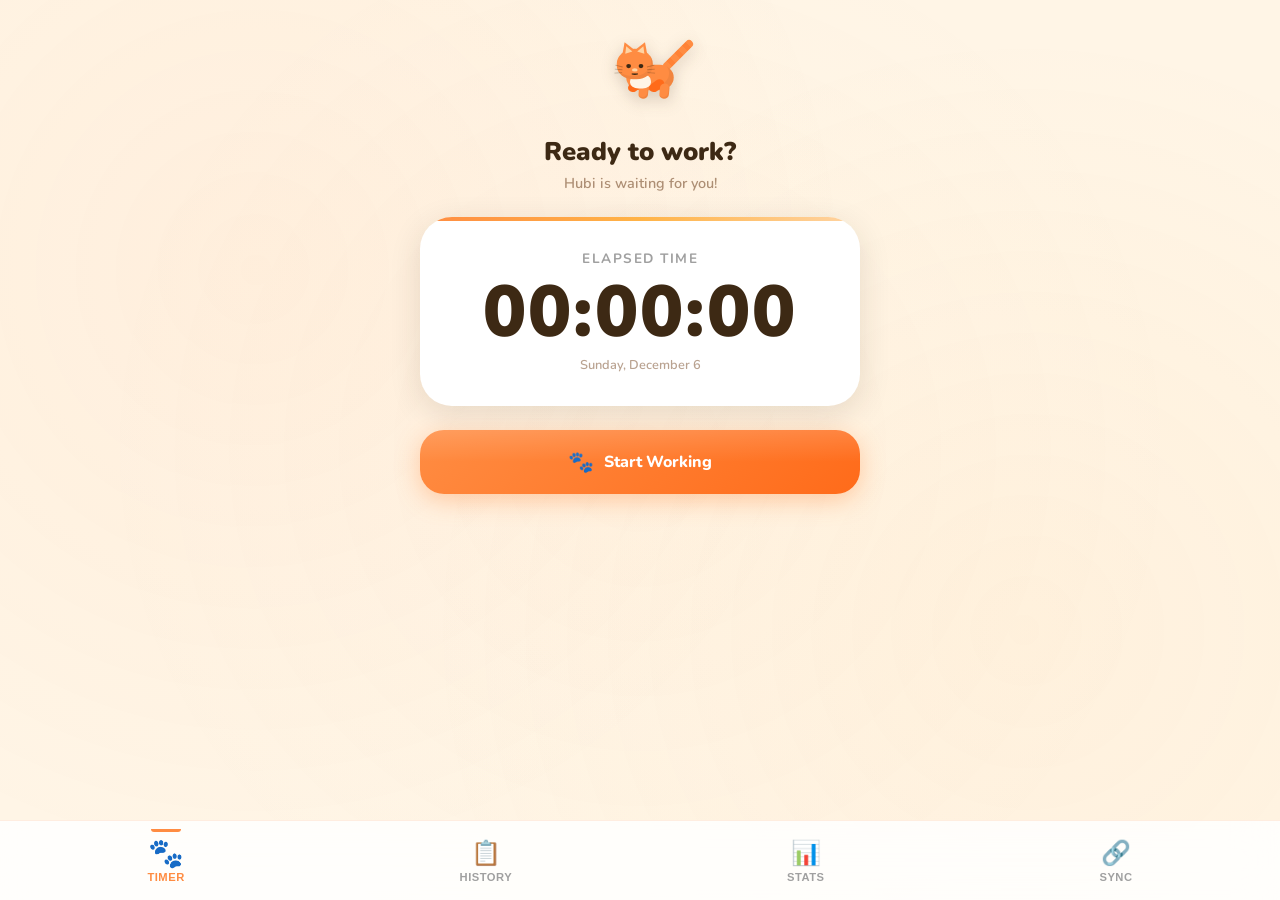
==== index.html @ fdc2eacd "Fix treat sequence robustness: safety timeout, scroll offset, edge cases - Add 25s safety timeout to" ====
<!DOCTYPE html>
<html lang="en">
<head>
    <meta charset="UTF-8">
    <meta name="viewport" content="width=device-width, initial-scale=1.0, user-scalable=no, viewport-fit=cover">
    <meta name="description" content="Hubi Time Tracker — a playful cat-themed time tracking app. Track your work hours with your favorite orange tabby!">
    <meta name="theme-color" content="#FF8C42">
    <meta name="apple-mobile-web-app-capable" content="yes">
    <meta name="apple-mobile-web-app-status-bar-style" content="black-translucent">
    <title>Hubi Time Tracker 🐱</title>
    <link rel="manifest" href="manifest.json">
    <link rel="icon" type="image/svg+xml" href="assets/favicon.svg">
    <link rel="apple-touch-icon" href="assets/hubi.png">
    <link rel="preconnect" href="https://fonts.googleapis.com">
    <link rel="preconnect" href="https://fonts.gstatic.com" crossorigin>
    <link href="https://fonts.googleapis.com/css2?family=Nunito:wght@400;600;700;800;900&display=swap" rel="stylesheet">
    <link rel="stylesheet" href="styles.css">
    <link rel="stylesheet" href="pet.css">
</head>
<body>
    <div id="app">
        <!-- Dynamic content rendered by app.js -->
    </div>

    <div id="hubi-zone"></div>

    <!-- Bottom Navigation -->
    <nav id="bottom-nav">
        <button class="nav-btn active" data-page="timer" id="nav-timer">
            <span class="nav-icon">🐾</span>
            <span class="nav-label" data-i18n="navTimer">Timer</span>
        </button>
        <button class="nav-btn" data-page="history" id="nav-history">
            <span class="nav-icon">📋</span>
            <span class="nav-label" data-i18n="navHistory">History</span>
        </button>
        <button class="nav-btn" data-page="stats" id="nav-stats">
            <span class="nav-icon">📊</span>
            <span class="nav-label" data-i18n="navStats">Stats</span>
        </button>
        <button class="nav-btn" data-page="sync" id="nav-sync">
            <span class="nav-icon">🔗</span>
            <span class="nav-label" data-i18n="navSync">Sync</span>
        </button>
    </nav>

    <script src="i18n.js"></script>
    <script src="qrcodegen.js"></script>
    <script src="qr.js"></script>
    <script src="app.js"></script>
    <script src="sync.js"></script>
    <script src="pet.js"></script>
    <script>
        if (location.hostname === 'localhost' || location.hostname === '127.0.0.1') {
            const s = document.createElement('script');
            s.src = 'dev.js';
            document.body.appendChild(s);
        }
    </script>
</body>
</html>
---- styles.css ----
/* ============================================
   HUBI TIME TRACKER — Cat-Themed Styles
   ============================================ */

/* --- CSS Variables / Design Tokens --- */
:root {
    --orange-primary: #FF8C42;
    --orange-secondary: #FFB347;
    --orange-light: #FFD4A3;
    --orange-glow: #FF6B1A;
    --cream: #FFF5E6;
    --cream-dark: #F5E6D0;
    --chocolate: #3D2914;
    --chocolate-light: #5C3D1E;
    --brown-warm: #8B6547;
    --white: #FFFFFF;
    --gray-light: #F0F0F0;
    --gray: #A0A0A0;
    --green-success: #4CAF50;
    --green-light: #81C784;
    --blue-break: #42A5F5;
    --blue-light: #90CAF9;
    --red-danger: #EF5350;
    --red-light: #EF9A9A;

    --font-family: 'Nunito', -apple-system, BlinkMacSystemFont, sans-serif;
    --radius-sm: 12px;
    --radius-md: 18px;
    --radius-lg: 24px;
    --radius-xl: 32px;
    --shadow-soft: 0 4px 20px rgba(61, 41, 20, 0.08);
    --shadow-medium: 0 8px 32px rgba(61, 41, 20, 0.12);
    --shadow-glow: 0 0 40px rgba(255, 140, 66, 0.25);
    --nav-height: 80px;
    --transition-bounce: cubic-bezier(0.34, 1.56, 0.64, 1);
}

/* --- Reset & Base --- */
*, *::before, *::after {
    box-sizing: border-box;
    margin: 0;
    padding: 0;
}

html {
    font-size: 16px;
    -webkit-tap-highlight-color: transparent;
}

body {
    font-family: var(--font-family);
    background: var(--cream);
    color: var(--chocolate);
    min-height: 100vh;
    min-height: 100dvh;
    overflow-x: hidden;
    -webkit-font-smoothing: antialiased;
}

/* Subtle animated background pattern */
body::before {
    content: '';
    position: fixed;
    top: 0;
    left: 0;
    right: 0;
    bottom: 0;
    background:
        radial-gradient(circle at 20% 30%, rgba(255, 140, 66, 0.06) 0%, transparent 50%),
        radial-gradient(circle at 80% 70%, rgba(255, 179, 71, 0.06) 0%, transparent 50%),
        radial-gradient(circle at 50% 50%, rgba(255, 212, 163, 0.04) 0%, transparent 70%);
    pointer-events: none;
    z-index: 0;
}

/* --- App Container --- */
#app {
    position: relative;
    z-index: 1;
    max-width: 480px;
    margin: 0 auto;
    padding: 20px 20px calc(var(--nav-height) + 20px);
    min-height: 100vh;
    min-height: 100dvh;
}

/* --- Page Transitions --- */
.page {
    animation: pageIn 0.4s var(--transition-bounce) both;
}

@keyframes pageIn {
    from {
        opacity: 0;
        transform: translateY(20px) scale(0.97);
    }
    to {
        opacity: 1;
        transform: translateY(0) scale(1);
    }
}

/* --- Bottom Navigation --- */
#bottom-nav {
    position: fixed;
    bottom: 0;
    left: 0;
    right: 0;
    height: var(--nav-height);
    background: rgba(255, 255, 255, 0.85);
    backdrop-filter: blur(20px);
    -webkit-backdrop-filter: blur(20px);
    border-top: 1px solid rgba(255, 140, 66, 0.15);
    display: flex;
    justify-content: space-around;
    align-items: center;
    padding: 0 10px;
    padding-bottom: env(safe-area-inset-bottom, 0);
    z-index: 100;
}

.nav-btn {
    display: flex;
    flex-direction: column;
    align-items: center;
    gap: 4px;
    background: none;
    border: none;
    padding: 10px 20px;
    border-radius: var(--radius-md);
    cursor: pointer;
    transition: all 0.3s var(--transition-bounce);
    position: relative;
    -webkit-tap-highlight-color: transparent;
}

.nav-btn .nav-icon {
    font-size: 1.5rem;
    transition: transform 0.3s var(--transition-bounce);
}

.nav-btn .nav-label {
    font-size: 0.7rem;
    font-weight: 700;
    color: var(--gray);
    text-transform: uppercase;
    letter-spacing: 0.5px;
    transition: color 0.3s;
}

.nav-btn.active .nav-label {
    color: var(--orange-primary);
}

.nav-btn.active .nav-icon {
    transform: scale(1.2);
}

.nav-btn.active::before {
    content: '';
    position: absolute;
    top: 0;
    left: 50%;
    transform: translateX(-50%);
    width: 30px;
    height: 3px;
    background: var(--orange-primary);
    border-radius: 0 0 3px 3px;
}

.nav-btn:active {
    transform: scale(0.9);
}

/* --- Header / Mascot Area --- */
.page-header {
    text-align: center;
    margin-bottom: 24px;
}

.mascot-container {
    position: relative;
    display: inline-block;
    margin-bottom: 8px;
}

#mascot-slot {
    width: 80px;
    height: 80px;
}

.mascot-status {
    position: absolute;
    bottom: -4px;
    right: -8px;
    font-size: 1.5rem;
    animation: statusPop 0.4s var(--transition-bounce) both;
}

@keyframes statusPop {
    from { transform: scale(0) rotate(-30deg); }
    to { transform: scale(1) rotate(0deg); }
}

.page-title {
    font-size: 1.6rem;
    font-weight: 900;
    color: var(--chocolate);
    margin-bottom: 4px;
}

.page-subtitle {
    font-size: 0.9rem;
    font-weight: 600;
    color: var(--brown-warm);
    opacity: 0.7;
}

/* --- Timer Display --- */
.timer-display {
    background: var(--white);
    border-radius: var(--radius-xl);
    padding: 32px 24px;
    margin: 20px 0;
    text-align: center;
    box-shadow: var(--shadow-medium);
    position: relative;
    overflow: hidden;
}

.timer-display::before {
    content: '';
    position: absolute;
    top: 0;
    left: 0;
    right: 0;
    height: 4px;
    background: linear-gradient(90deg, var(--orange-primary), var(--orange-secondary), var(--orange-light));
}

.timer-display.working::before {
    background: linear-gradient(90deg, var(--green-success), var(--green-light), var(--green-success));
    background-size: 200% 100%;
    animation: shimmer 2s linear infinite;
}

.timer-display.on-break::before {
    background: linear-gradient(90deg, var(--blue-break), var(--blue-light), var(--blue-break));
    background-size: 200% 100%;
    animation: shimmer 3s linear infinite;
}

@keyframes shimmer {
    0% { background-position: 0% center; }
    100% { background-position: -200% center; }
}

.timer-label {
    font-size: 0.85rem;
    font-weight: 700;
    text-transform: uppercase;
    letter-spacing: 1.5px;
    color: var(--gray);
    margin-bottom: 8px;
}

.timer-label.working {
    color: var(--green-success);
}

.timer-label.on-break {
    color: var(--blue-break);
}

.timer-time {
    font-size: 3.5rem;
    font-weight: 900;
    color: var(--chocolate);
    letter-spacing: 2px;
    font-variant-numeric: tabular-nums;
    line-height: 1;
    margin-bottom: 8px;
}

.timer-date {
    font-size: 0.8rem;
    font-weight: 600;
    color: var(--brown-warm);
    opacity: 0.6;
}

.timer-breakdown {
    display: flex;
    justify-content: center;
    gap: 24px;
    margin-top: 16px;
    padding-top: 16px;
    border-top: 1px solid var(--cream-dark);
}

.breakdown-item {
    text-align: center;
}

.breakdown-label {
    font-size: 0.7rem;
    font-weight: 700;
    text-transform: uppercase;
    letter-spacing: 1px;
    color: var(--gray);
    margin-bottom: 2px;
}

.breakdown-value {
    font-size: 1.1rem;
    font-weight: 800;
    color: var(--chocolate);
    font-variant-numeric: tabular-nums;
}

/* --- Action Buttons --- */
.actions {
    display: flex;
    flex-direction: column;
    gap: 12px;
    margin-top: 24px;
}

.btn {
    display: flex;
    align-items: center;
    justify-content: center;
    gap: 10px;
    padding: 18px 24px;
    border: none;
    border-radius: var(--radius-lg);
    font-family: var(--font-family);
    font-size: 1rem;
    font-weight: 800;
    cursor: pointer;
    transition: all 0.3s var(--transition-bounce);
    position: relative;
    overflow: hidden;
    -webkit-tap-highlight-color: transparent;
}

.btn::after {
    content: '';
    position: absolute;
    inset: 0;
    background: linear-gradient(180deg, rgba(255,255,255,0.15) 0%, transparent 50%);
    pointer-events: none;
}

.btn:active {
    transform: scale(0.95);
}

.btn-start {
    background: linear-gradient(135deg, var(--orange-primary), var(--orange-glow));
    color: white;
    box-shadow: 0 6px 24px rgba(255, 140, 66, 0.4);
}

.btn-start:hover {
    box-shadow: 0 8px 32px rgba(255, 140, 66, 0.5);
    transform: translateY(-2px);
}

.btn-break {
    background: linear-gradient(135deg, var(--blue-break), #1E88E5);
    color: white;
    box-shadow: 0 6px 24px rgba(66, 165, 245, 0.3);
}

.btn-break:hover {
    box-shadow: 0 8px 32px rgba(66, 165, 245, 0.4);
    transform: translateY(-2px);
}

.btn-resume {
    background: linear-gradient(135deg, var(--green-success), #388E3C);
    color: white;
    box-shadow: 0 6px 24px rgba(76, 175, 80, 0.3);
}

.btn-resume:hover {
    box-shadow: 0 8px 32px rgba(76, 175, 80, 0.4);
    transform: translateY(-2px);
}

.btn-finish {
    background: linear-gradient(135deg, var(--red-danger), #D32F2F);
    color: white;
    box-shadow: 0 6px 24px rgba(239, 83, 80, 0.3);
}

.btn-finish:hover {
    box-shadow: 0 8px 32px rgba(239, 83, 80, 0.4);
    transform: translateY(-2px);
}

.btn-secondary {
    background: var(--white);
    color: var(--chocolate);
    box-shadow: var(--shadow-soft);
    border: 2px solid var(--cream-dark);
}

.btn-secondary:hover {
    border-color: var(--orange-secondary);
    transform: translateY(-2px);
}

.btn-icon {
    font-size: 1.3rem;
}

.btn-row {
    display: flex;
    gap: 12px;
}

.btn-row .btn {
    flex: 1;
}

/* --- Cards --- */
.card {
    background: var(--white);
    border-radius: var(--radius-lg);
    padding: 20px;
    margin-bottom: 12px;
    box-shadow: var(--shadow-soft);
    transition: all 0.3s;
    position: relative;
    overflow: hidden;
}

.card:hover {
    box-shadow: var(--shadow-medium);
}

.card-header {
    display: flex;
    justify-content: space-between;
    align-items: center;
    margin-bottom: 12px;
    padding-right: 30px; /* Space for the absolute delete button */
}

.card-title {
    font-size: 1rem;
    font-weight: 800;
    color: var(--chocolate);
}

.card-date {
    font-size: 0.8rem;
    font-weight: 600;
    color: var(--brown-warm);
    opacity: 0.7;
}

.card-body {
    display: flex;
    gap: 16px;
}

.card-stat {
    flex: 1;
    text-align: center;
    padding: 8px;
    background: var(--cream);
    border-radius: var(--radius-sm);
}

.card-stat-label {
    font-size: 0.65rem;
    font-weight: 700;
    text-transform: uppercase;
    letter-spacing: 1px;
    color: var(--gray);
    margin-bottom: 2px;
}

.card-stat-value {
    font-size: 1rem;
    font-weight: 800;
    color: var(--chocolate);
}

.card-stat-value.work {
    color: var(--green-success);
}

.card-stat-value.break-val {
    color: var(--blue-break);
}

.card-delete {
    position: absolute;
    top: 12px;
    right: 12px;
    width: 32px;
    height: 32px;
    border-radius: 50%;
    border: none;
    background: var(--cream);
    color: var(--red-danger);
    font-size: 1rem;
    cursor: pointer;
    display: flex;
    align-items: center;
    justify-content: center;
    opacity: 0.5;
    transition: all 0.3s;
}

@media (hover: hover) {
    .card-delete {
        opacity: 0;
    }
    .card:hover .card-delete {
        opacity: 1;
    }
}

.card-delete:active {
    transform: scale(0.85);
    background: var(--red-light);
}

/* --- Empty State --- */
.empty-state {
    text-align: center;
    padding: 60px 20px;
}

.empty-state-emoji {
    font-size: 4rem;
    margin-bottom: 16px;
    animation: gentleBounce 2s ease-in-out infinite;
}

@keyframes gentleBounce {
    0%, 100% { transform: translateY(0); }
    50% { transform: translateY(-8px); }
}

.empty-state-text {
    font-size: 1.1rem;
    font-weight: 700;
    color: var(--brown-warm);
    opacity: 0.7;
}

.empty-state-sub {
    font-size: 0.85rem;
    font-weight: 600;
    color: var(--gray);
    margin-top: 4px;
}

/* --- Statistics --- */
.stats-grid {
    display: grid;
    grid-template-columns: 1fr 1fr;
    gap: 12px;
    margin-bottom: 24px;
}

.stat-card {
    background: var(--white);
    border-radius: var(--radius-lg);
    padding: 20px 16px;
    text-align: center;
    box-shadow: var(--shadow-soft);
    transition: all 0.3s;
}

.stat-card:hover {
    transform: translateY(-2px);
    box-shadow: var(--shadow-medium);
}

.stat-card-icon {
    font-size: 1.8rem;
    margin-bottom: 8px;
}

.stat-card-value {
    font-size: 1.5rem;
    font-weight: 900;
    color: var(--chocolate);
    margin-bottom: 2px;
}

.stat-card-label {
    font-size: 0.7rem;
    font-weight: 700;
    text-transform: uppercase;
    letter-spacing: 1px;
    color: var(--gray);
}

/* --- Bar Chart --- */
.chart-container {
    background: var(--white);
    border-radius: var(--radius-lg);
    padding: 24px 20px;
    box-shadow: var(--shadow-soft);
    margin-bottom: 20px;
}

.chart-title {
    font-size: 1rem;
    font-weight: 800;
    color: var(--chocolate);
    margin-bottom: 20px;
}

.chart-bars {
    display: flex;
    align-items: flex-end;
    justify-content: space-between;
    height: 160px;
    gap: 8px;
    padding-bottom: 28px;
    position: relative;
}

.chart-bars::after {
    content: '';
    position: absolute;
    bottom: 24px;
    left: 0;
    right: 0;
    height: 1px;
    background: var(--cream-dark);
}

.chart-bar-group {
    flex: 1;
    display: flex;
    flex-direction: column;
    align-items: center;
    gap: 4px;
    position: relative;
}

.chart-bar {
    width: 100%;
    max-width: 36px;
    border-radius: 8px 8px 2px 2px;
    min-height: 4px;
    transition: height 0.6s var(--transition-bounce);
    position: relative;
}

.chart-bar.work-bar {
    background: linear-gradient(180deg, var(--orange-primary), var(--orange-secondary));
}

.chart-bar.break-bar {
    background: linear-gradient(180deg, var(--blue-break), var(--blue-light));
    opacity: 0.6;
}

.chart-bar-label {
    position: absolute;
    bottom: -22px;
    left: 50%;
    transform: translateX(-50%);
    font-size: 0.65rem;
    font-weight: 700;
    color: var(--gray);
    white-space: nowrap;
}

/* --- Hubi Insight --- */
.hubi-insight {
    background: linear-gradient(135deg, var(--orange-primary), var(--orange-secondary));
    border-radius: var(--radius-lg);
    padding: 20px;
    color: white;
    display: flex;
    align-items: center;
    gap: 16px;
    margin-bottom: 20px;
    box-shadow: 0 6px 24px rgba(255, 140, 66, 0.3);
}

.hubi-insight-img {
    width: 56px;
    height: 56px;
    object-fit: contain;
    filter: drop-shadow(0 2px 8px rgba(0,0,0,0.15));
    flex-shrink: 0;
}

.hubi-insight-text {
    font-size: 0.9rem;
    font-weight: 700;
    line-height: 1.4;
}

/* --- Section Title --- */
.section-title {
    font-size: 0.8rem;
    font-weight: 800;
    text-transform: uppercase;
    letter-spacing: 1.5px;
    color: var(--brown-warm);
    opacity: 0.6;
    margin-bottom: 12px;
    margin-top: 24px;
}

/* --- Period Toggle --- */
.period-toggle {
    display: flex;
    background: var(--white);
    border-radius: var(--radius-md);
    padding: 4px;
    box-shadow: var(--shadow-soft);
    margin-bottom: 20px;
}

.period-btn {
    flex: 1;
    padding: 10px 16px;
    border: none;
    border-radius: calc(var(--radius-md) - 4px);
    background: transparent;
    font-family: var(--font-family);
    font-size: 0.8rem;
    font-weight: 700;
    color: var(--gray);
    cursor: pointer;
    transition: all 0.3s;
}

.period-btn.active {
    background: var(--orange-primary);
    color: white;
    box-shadow: 0 2px 12px rgba(255, 140, 66, 0.3);
}

/* --- Paw Print Decorations --- */
.paw-prints {
    position: fixed;
    bottom: calc(var(--nav-height) + 10px);
    right: 20px;
    opacity: 0.08;
    font-size: 2rem;
    pointer-events: none;
    z-index: 0;
}

/* --- Toast Notification --- */
.toast {
    position: fixed;
    top: 20px;
    left: 50%;
    transform: translateX(-50%) translateY(-100px);
    background: var(--chocolate);
    color: white;
    padding: 14px 24px;
    border-radius: var(--radius-md);
    font-weight: 700;
    font-size: 0.9rem;
    z-index: 200;
    box-shadow: var(--shadow-medium);
    transition: transform 0.4s var(--transition-bounce);
    max-width: 90%;
    text-align: center;
}

.toast.visible {
    transform: translateX(-50%) translateY(0);
}

/* --- Confirm Dialog --- */
.dialog-overlay {
    position: fixed;
    inset: 0;
    background: rgba(61, 41, 20, 0.4);
    backdrop-filter: blur(8px);
    -webkit-backdrop-filter: blur(8px);
    z-index: 300;
    display: flex;
    align-items: center;
    justify-content: center;
    padding: 20px;
    animation: fadeIn 0.2s ease both;
}

@keyframes fadeIn {
    from { opacity: 0; }
    to { opacity: 1; }
}

.dialog {
    background: var(--white);
    border-radius: var(--radius-xl);
    padding: 32px 24px 24px;
    max-width: 340px;
    width: 100%;
    text-align: center;
    box-shadow: var(--shadow-medium);
    animation: dialogIn 0.3s var(--transition-bounce) both;
}

@keyframes dialogIn {
    from {
        opacity: 0;
        transform: scale(0.9) translateY(20px);
    }
    to {
        opacity: 1;
        transform: scale(1) translateY(0);
    }
}

.dialog-emoji {
    font-size: 3rem;
    margin-bottom: 12px;
}

.dialog-title {
    font-size: 1.2rem;
    font-weight: 800;
    color: var(--chocolate);
    margin-bottom: 8px;
}

.dialog-text {
    font-size: 0.9rem;
    font-weight: 600;
    color: var(--brown-warm);
    opacity: 0.7;
    margin-bottom: 20px;
    line-height: 1.4;
}

.dialog-actions {
    display: flex;
    gap: 10px;
}

.dialog-actions .btn {
    flex: 1;
    padding: 14px 16px;
    font-size: 0.9rem;
}

/* --- Filter Bar --- */
.filter-bar {
    display: flex;
    align-items: center;
    gap: 8px;
    margin-bottom: 16px;
}

.filter-bar input[type="date"] {
    flex: 1;
    padding: 10px 14px;
    border: 2px solid var(--cream-dark);
    border-radius: var(--radius-sm);
    font-family: var(--font-family);
    font-size: 0.85rem;
    font-weight: 600;
    color: var(--chocolate);
    background: var(--white);
    outline: none;
    transition: border-color 0.3s;
}

.filter-bar input[type="date"]:focus {
    border-color: var(--orange-primary);
}

.filter-clear {
    padding: 10px 14px;
    border: 2px solid var(--cream-dark);
    border-radius: var(--radius-sm);
    background: var(--white);
    color: var(--gray);
    font-family: var(--font-family);
    font-size: 0.85rem;
    font-weight: 700;
    cursor: pointer;
    transition: all 0.3s;
}

.filter-clear:hover {
    border-color: var(--orange-primary);
    color: var(--orange-primary);
}

/* --- Scrollbar styling --- */
::-webkit-scrollbar {
    width: 4px;
}

::-webkit-scrollbar-track {
    background: transparent;
}

::-webkit-scrollbar-thumb {
    background: var(--orange-light);
    border-radius: 4px;
}

/* --- Responsive --- */
@media (min-width: 481px) {
    #app {
        padding-top: 40px;
    }

    .timer-time {
        font-size: 4.5rem;
    }
}

/* --- Session Complete Summary --- */
.summary-card {
    background: var(--white);
    border-radius: var(--radius-xl);
    padding: 32px 24px;
    text-align: center;
    box-shadow: var(--shadow-medium);
    margin: 20px 0;
}

.summary-emoji {
    font-size: 4rem;
    margin-bottom: 12px;
    animation: gentleBounce 2s ease-in-out infinite;
}

.summary-title {
    font-size: 1.3rem;
    font-weight: 900;
    color: var(--chocolate);
    margin-bottom: 16px;
}

.summary-stats {
    display: flex;
    gap: 16px;
    margin-bottom: 20px;
}

.summary-stat {
    flex: 1;
    padding: 12px;
    background: var(--cream);
    border-radius: var(--radius-md);
}

.summary-stat-label {
    font-size: 0.65rem;
    font-weight: 700;
    text-transform: uppercase;
    letter-spacing: 1px;
    color: var(--gray);
    margin-bottom: 4px;
}

.summary-stat-value {
    font-size: 1.3rem;
    font-weight: 900;
    color: var(--chocolate);
}

/* --- Hubi Virtual Pet --- */
#hubi-pet {
    position: fixed;
    top: 0;
    left: 0;
    z-index: 0;
    pointer-events: none;
    cursor: pointer;
    will-change: transform;
}

#hubi-pet-sprite {
    width: 60px;
    height: 60px;
    object-fit: contain;
    filter: drop-shadow(0 4px 8px rgba(61, 41, 20, 0.2));
    pointer-events: auto;
    cursor: pointer;
}

/* Pet States Animation */
#hubi-pet.walking #hubi-pet-sprite, #hubi-pet.chasing #hubi-pet-sprite {
    animation: petWalk 0.3s alternate infinite ease-in-out;
}

#hubi-pet.sleeping #hubi-pet-sprite {
    animation: petSleep 3s infinite ease-in-out;
}

#hubi-pet.eating #hubi-pet-sprite {
    animation: petEat 1s infinite alternate ease-in-out;
    transform-origin: bottom left;
}

@keyframes petWalk {
    0% { transform: translateY(0px) rotate(-3deg); }
    100% { transform: translateY(-4px) rotate(3deg); }
}

@keyframes petSleep {
    0%, 100% { transform: scaleY(1) translateY(0); }
    50% { transform: scaleY(0.95) translateY(2px); }
}

@keyframes petEat {
    0%, 100% { transform: rotate(-5deg); }
    50% { transform: rotate(15deg) translateY(4px); }
}

/* Pet Props (food, zzz, toy) */
.pet-prop {
    position: absolute;
    font-size: 1.5rem;
    opacity: 0;
    transition: opacity 0.3s;
}

#hubi-pet.sleeping .prop-zzz {
    opacity: 1;
    top: -20px;
    right: -10px;
    animation: floatZzz 3s linear infinite;
}

#hubi-pet.eating .prop-fish {
    opacity: 1;
    bottom: -5px;
    left: -20px;
}

#hubi-pet.chasing .prop-toy {
    opacity: 1;
    bottom: 5px;
    left: -35px;
    animation: rollToy 0.5s linear infinite;
}

@keyframes floatZzz {
    0% { transform: translate(0, 0) scale(0.5); opacity: 0; }
    20% { opacity: 0.8; }
    80% { opacity: 0.8; transform: translate(15px, -30px) scale(1.2); }
    100% { transform: translate(20px, -45px) scale(1.5); opacity: 0; }
}

@keyframes rollToy {
    0% { transform: rotate(0deg); }
    100% { transform: rotate(-360deg); }
}

/* --- PETTED state --- */
#hubi-pet.petted #hubi-pet-sprite {
    animation: petBounce 0.4s ease-in-out 3;
}

#hubi-pet.petted .prop-heart {
    opacity: 1;
    top: -25px;
    left: 20px;
    animation: floatHeart 1.6s ease-out forwards;
}

@keyframes petBounce {
    0%, 100% { transform: translateY(0); }
    50% { transform: translateY(-8px); }
}

@keyframes floatHeart {
    0% { transform: translate(0, 0) scale(0.3); opacity: 0; }
    15% { opacity: 1; transform: translate(0, -5px) scale(1); }
    70% { opacity: 0.8; transform: translate(5px, -25px) scale(1.1); }
    100% { transform: translate(8px, -40px) scale(0.6); opacity: 0; }
}

.prop-heart {
    color: #ff4466;
    font-size: 1.2rem;
}

/* --- NEW PET PROPS --- */
#hubi-pet.butterfly .prop-butterfly {
    opacity: 1;
    top: -30px;
    left: 20px;
    animation: butterflyFlight 4s infinite ease-in-out;
}

#hubi-pet.hunting .prop-mouse {
    opacity: 1;
    bottom: -5px;
    left: -40px;
    animation: mouseScurry 2s infinite ease-in-out;
}

#hubi-pet.box .prop-box {
    opacity: 1;
    bottom: -15px;
    left: -10px;
    font-size: 3.6rem;
    z-index: 5;
}

#hubi-pet.productive .prop-laptop {
    opacity: 1;
    bottom: -10px;
    left: -25px;
    font-size: 1.8rem;
    z-index: 6;
}

#hubi-pet.productive .prop-glasses {
    opacity: 1;
    position: absolute;
    top: 8px;
    left: 50%;
    transform: translateX(-50%) scaleX(1.4);
    font-size: 1.3rem;
    z-index: 10;
}

@keyframes butterflyFlight {
    0%, 100% { transform: translate(0, 0) rotate(0deg); }
    25% { transform: translate(30px, -20px) rotate(20deg); }
    50% { transform: translate(10px, -40px) rotate(-10deg); }
    75% { transform: translate(-20px, -15px) rotate(15deg); }
}

@keyframes mouseScurry {
    0%, 100% { transform: translateX(0); }
    20%, 80% { transform: translateX(-5px); }
    40%, 60% { transform: translateX(10px); }
}

/* Removed productiveJitter — typing paws handle the motion */

/* --- Treat Elements --- */
.treat-tray {
    position: fixed;
    width: 50px;
    height: 18px;
    background: linear-gradient(to bottom, #b0b0b0, #888);
    border-radius: 0 0 12px 12px;
    border: 2px solid #999;
    border-top: none;
    z-index: 9998;
    animation: treat-appear 0.4s ease-out;
    box-shadow: 0 2px 6px rgba(0,0,0,0.15);
}

.treat-box {
    position: fixed;
    width: 42px;
    height: 48px;
    background: linear-gradient(135deg, #e8a44a, #d4893a);
    border-radius: 4px;
    border: 2px solid #c07830;
    z-index: 9999;
    cursor: pointer;
    animation: treat-box-pulse 1.2s ease-in-out infinite, treat-appear 0.4s ease-out;
    display: flex;
    align-items: flex-end;
    justify-content: center;
    padding-bottom: 3px;
    box-shadow: 0 3px 10px rgba(0,0,0,0.2);
    transition: transform 0.4s ease;
}

.treat-box::before {
    content: '';
    position: absolute;
    top: 6px;
    left: 6px;
    right: 6px;
    height: 4px;
    background: rgba(255,255,255,0.3);
    border-radius: 2px;
}

.treat-box-label {
    font-family: var(--font-family, sans-serif);
    font-size: 8px;
    font-weight: 800;
    color: #fff;
    text-transform: uppercase;
    letter-spacing: 0.5px;
    text-shadow: 0 1px 1px rgba(0,0,0,0.3);
}

.treat-box.pouring {
    transform: rotate(-35deg);
    animation: none;
    cursor: default;
}

.treat-particle {
    position: fixed;
    width: 7px;
    height: 7px;
    background: #8B6914;
    border-radius: 50%;
    z-index: 9999;
    animation: treat-fall 0.7s ease-in forwards;
    box-shadow: 0 1px 2px rgba(0,0,0,0.2);
}

.treat-heart {
    position: fixed;
    color: #ff4466;
    font-size: 1.2rem;
    z-index: 9999;
    animation: treat-heart-float 1.8s ease-out forwards;
    pointer-events: none;
}

@keyframes treat-appear {
    from { opacity: 0; transform: scale(0.5); }
    to { opacity: 1; transform: scale(1); }
}

@keyframes treat-box-pulse {
    0%, 100% { transform: scale(1); }
    50% { transform: scale(1.08); }
}

@keyframes treat-fall {
    0% { opacity: 1; transform: translateY(0); }
    80% { opacity: 1; }
    100% { opacity: 0; transform: translateY(55px) translateX(var(--drift, 3px)); }
}

@keyframes treat-heart-float {
    0% { opacity: 0; transform: translateY(0) scale(0.3); }
    15% { opacity: 1; transform: translateY(-8px) scale(1); }
    70% { opacity: 0.8; transform: translateY(-30px) scale(1.1); }
    100% { opacity: 0; transform: translateY(-50px) scale(0.6); }
}

/* --- Sync Page --- */
.sync-actions {
    display: flex;
    flex-direction: column;
    gap: 12px;
    margin-bottom: 24px;
}

.sync-card {
    display: flex;
    flex-direction: column;
    align-items: center;
    gap: 6px;
    padding: 24px 20px;
    background: var(--white);
    border: 2px solid var(--cream-dark);
    border-radius: var(--radius-lg);
    cursor: pointer;
    transition: all 0.3s var(--transition-bounce);
    font-family: var(--font-family);
    -webkit-tap-highlight-color: transparent;
    text-align: center;
}

.sync-card:hover {
    border-color: var(--orange-secondary);
    box-shadow: var(--shadow-medium);
    transform: translateY(-2px);
}

.sync-card:active {
    transform: scale(0.97);
}

.sync-card-icon {
    font-size: 2rem;
}

.sync-card-title {
    font-size: 1rem;
    font-weight: 800;
    color: var(--chocolate);
}

.sync-card-desc {
    font-size: 0.8rem;
    font-weight: 600;
    color: var(--brown-warm);
    opacity: 0.7;
}

.sync-section {
    margin-bottom: 20px;
}

.sync-label {
    font-size: 0.75rem;
    font-weight: 700;
    text-transform: uppercase;
    letter-spacing: 1px;
    color: var(--gray);
    margin-bottom: 8px;
}

.sync-phrase {
    background: var(--white);
    border-radius: var(--radius-lg);
    padding: 20px;
    box-shadow: var(--shadow-soft);
    margin-bottom: 12px;
}

.sync-phrase-words {
    display: flex;
    flex-wrap: wrap;
    gap: 8px;
    justify-content: center;
}

.sync-phrase-word {
    background: linear-gradient(135deg, var(--orange-primary), var(--orange-secondary));
    color: white;
    padding: 6px 12px;
    border-radius: var(--radius-sm);
    font-size: 0.85rem;
    font-weight: 700;
}

.sync-qr {
    display: flex;
    flex-direction: column;
    align-items: center;
    background: var(--white);
    border-radius: var(--radius-lg);
    padding: 20px;
    box-shadow: var(--shadow-soft);
    margin-bottom: 12px;
}

.sync-qr svg {
    border-radius: var(--radius-sm);
}

.sync-qr-label {
    font-size: 0.8rem;
    font-weight: 600;
    color: var(--brown-warm);
    opacity: 0.7;
    margin-top: 8px;
}

.sync-data-area {
    width: 100%;
    min-height: 80px;
    max-height: 150px;
    padding: 12px;
    border: 2px solid var(--cream-dark);
    border-radius: var(--radius-sm);
    font-family: monospace;
    font-size: 0.75rem;
    color: var(--chocolate);
    background: var(--white);
    resize: vertical;
    outline: none;
    transition: border-color 0.3s;
    word-break: break-all;
}

.sync-data-area:focus {
    border-color: var(--orange-primary);
}

.sync-input {
    width: 100%;
    padding: 14px 16px;
    border: 2px solid var(--cream-dark);
    border-radius: var(--radius-sm);
    font-family: var(--font-family);
    font-size: 0.9rem;
    font-weight: 600;
    color: var(--chocolate);
    background: var(--white);
    outline: none;
    transition: border-color 0.3s;
}

.sync-input:focus {
    border-color: var(--orange-primary);
}

.sync-input::placeholder {
    color: var(--gray);
    opacity: 0.6;
}

.sync-btn-row {
    display: flex;
    gap: 8px;
    margin-top: 8px;
}

.sync-btn-row .btn {
    flex: 1;
    padding: 12px 16px;
    font-size: 0.85rem;
}

.sync-hint {
    font-size: 0.8rem;
    font-weight: 600;
    color: var(--brown-warm);
    opacity: 0.6;
    text-align: center;
    margin: 12px 0;
    line-height: 1.4;
}

.sync-camera {
    position: relative;
    width: 100%;
    border-radius: var(--radius-lg);
    overflow: hidden;
    background: #000;
    margin-bottom: 12px;
}

.sync-camera video {
    width: 100%;
    display: block;
}

.sync-camera-close {
    position: absolute;
    top: 8px;
    right: 8px;
    padding: 8px 14px;
    background: rgba(0,0,0,0.6);
    color: white;
    border: none;
    border-radius: var(--radius-sm);
    font-family: var(--font-family);
    font-size: 0.8rem;
    font-weight: 700;
    cursor: pointer;
}

/* --- Hubi Zone (mobile pet area) --- */
#hubi-zone {
    display: none;
}

@media (max-width: 520px) {
    body {
        position: relative;
    }

    #app {
        min-height: auto;
    }

    #hubi-zone {
        display: block;
        min-height: 300px;
        padding-bottom: calc(var(--nav-height) + env(safe-area-inset-bottom, 0px));
    }

    #hubi-pet {
        position: absolute;
    }
}
---- pet.css ----
/* ============================================
   HUBI TIME TRACKER — CSS Cat Animations
   ============================================ */

/* --- Base Cat Container --- */
.hubi-cat {
    position: relative;
    width: 80px;
    height: 80px;
    display: inline-block;
    --cat-main: var(--orange-primary, #FF8C42);
    --cat-dark: var(--orange-glow, #FF6B1A);
    --cat-light: var(--orange-light, #FFD4A3);
    --cat-face: var(--cream, #FFF5E6);
    --cat-lines: var(--chocolate, #3D2914);
    
    /* Center baseline */
    margin: 0 auto;
    transform-origin: center bottom;
    transition: transform 0.3s;
}

/* Scaling utility if needed */
.hubi-cat.sm { transform: scale(0.6); }
.hubi-cat.lg { transform: scale(1.2); }

/* --- Cat Body Parts --- */
.cat-body {
    position: absolute;
    bottom: 10px;
    left: 15px;
    width: 50px;
    height: 30px;
    background: var(--cat-main);
    border-radius: 40px;
    box-shadow: inset -5px -5px 0 0 rgba(0,0,0,0.05);
    z-index: 2;
    transform-origin: center;
    transition: transform 0.6s ease;
}

/* --- Tail --- */
.cat-tail {
    position: absolute;
    bottom: 28px;
    left: 55px;
    width: 38px;
    height: 8px;
    background: var(--cat-main);
    border-radius: 4px 8px 8px 4px;
    transform-origin: 0% 50%;
    transform: rotate(-45deg);
    z-index: 1;
    overflow: hidden;
    transition: transform 0.6s ease, z-index 0s 0s;
}

/* Slow, graceful curl when settling into sleep */
.sleeping .cat-tail, .on-break .cat-tail {
    transition: transform 1.2s cubic-bezier(0.4, 0, 0.2, 1), z-index 0s 0.6s;
}

/* Striping on tail */
.cat-tail::after {
    content: '';
    position: absolute;
    top: 0; left: 0; right: 0; bottom: 0;
    background: repeating-linear-gradient(
        90deg,
        transparent,
        transparent 6px,
        var(--cat-dark) 6px,
        var(--cat-dark) 11px
    );
    opacity: 0.3;
}

/* --- Head --- */
.cat-head {
    position: absolute;
    bottom: 15px;
    left: -10px;
    width: 38px;
    height: 36px;
    background: var(--cat-main);
    border-radius: 50% 50% 45% 45%;
    z-index: 3;
    transform-origin: center bottom;
    box-shadow: inset -2px -4px 0 0 rgba(0,0,0,0.05);
    transition: transform 0.6s ease;
}

/* Face area (white/cream part) */
.cat-face {
    position: absolute;
    bottom: 2px;
    left: 4px;
    width: 30px;
    height: 20px;
    background: transparent;
    border-radius: 50% 50% 45% 45%;
}

/* Chest (white patch) */
.cat-chest {
    position: absolute;
    bottom: 2px;
    left: 4px;
    width: 22px;
    height: 18px;
    background: var(--cream, #FFF5E6);
    border-radius: 50% 50% 40% 40%;
    z-index: 2;
}

/* Ears */
.cat-ear {
    position: absolute;
    top: -8px;
    width: 0;
    height: 0;
    border-left: 9px solid transparent;
    border-right: 9px solid transparent;
    border-bottom: 16px solid var(--cat-main);
    z-index: -1;
    transition: transform 0.5s ease;
}

.cat-ear::after {
    content: '';
    position: absolute;
    top: 5px;
    left: -4px;
    border-left: 4px solid transparent;
    border-right: 4px solid transparent;
    border-bottom: 8px solid var(--cat-light);
}

.cat-ear.left {
    left: 2px;
    transform: rotate(-20deg);
}

.cat-ear.right {
    right: 2px;
    transform: rotate(20deg);
}

/* Eyes */
.cat-eye {
    position: absolute;
    top: 4px;
    width: 5px;
    height: 5px;
    background: var(--cat-lines);
    border-radius: 50%;
    transition: all 0.5s ease;
}
.cat-eye.left { left: 6px; }
.cat-eye.right { right: 6px; }

/* Nose */
.cat-nose {
    position: absolute;
    top: 9px;
    left: 50%;
    transform: translateX(-50%);
    width: 6px;
    height: 4px;
    background: var(--cat-light);
    border-radius: 50%;
}

/* Mouth */
.cat-mouth {
    position: absolute;
    top: 13px;
    left: 50%;
    transform: translateX(-50%);
    width: 8px;
    height: 4px;
    border-bottom: 2px solid var(--cat-lines);
    border-left: 1px solid transparent;
    border-right: 1px solid transparent;
    border-radius: 0 0 50% 50%;
}

/* Whiskers */
.cat-whiskers {
    position: absolute;
    top: 10px;
    width: 8px;
    height: 1px;
    background: var(--cat-lines);
    opacity: 0.3;
}
.cat-whiskers::before, .cat-whiskers::after {
    content: '';
    position: absolute;
    width: 8px;
    height: 1px;
    background: var(--cat-lines);
}
.cat-whiskers::before { top: -4px; transform: rotate(10deg); }
.cat-whiskers::after { top: 4px; transform: rotate(-10deg); }
.cat-whiskers.left { left: -6px; transform: rotate(5deg); }
.cat-whiskers.right { right: -6px; transform: rotate(-5deg) scaleX(-1); }

/* --- Legs --- */
.cat-leg {
    position: absolute;
    bottom: -10px;
    width: 10px;
    height: 18px;
    background: var(--cat-main);
    border-radius: 5px;
    transform-origin: top center;
    z-index: 1;
    transition: transform 0.6s ease;
}

/* Slight shading for back legs */
.cat-leg.back { background: var(--cat-dark); z-index: 0; }
.cat-leg.front { background: var(--cat-main); box-shadow: inset -1px -2px 0 0 rgba(0,0,0,0.05); }

/* Leg placements */
.cat-leg.back.left { left: 8px; }
.cat-leg.front.left { left: 14px; }
.cat-leg.back.right { left: 30px; }
.cat-leg.front.right { left: 36px; }


/* ============================================
   ANIMATION STATES
   ============================================ */

/* --- ANIMATION: SITTING --- */
/* Cat sits with back legs tucked, body lower, tail active */
.sitting .cat-body {
    transform: scaleX(0.95) scaleY(0.85) translateY(3px);
}

.sitting .cat-head {
    transform: translateY(2px);
}

.sitting .cat-leg.back {
    transform: rotate(50deg) translateY(-5px);
}

.sitting .cat-leg.front {
    transform: rotate(5deg);
}

.sitting .cat-tail {
    animation: tail-sitting 2.5s ease-in-out infinite;
}

.sitting .cat-eye {
    animation: blink 4s infinite;
}

@keyframes tail-sitting {
    0% { transform: rotate(-45deg); }
    15% { transform: rotate(-20deg); }
    30% { transform: rotate(-40deg); }
    50% { transform: rotate(-15deg); }
    65% { transform: rotate(-35deg); }
    80% { transform: rotate(-25deg); }
    100% { transform: rotate(-45deg); }
}

/* --- ANIMATION: IDLE --- */
.idle .cat-tail {
    animation: tail-idle 3s ease-in-out infinite;
}
.idle .cat-eye, .working .cat-eye {
    animation: blink 4s infinite;
}

@keyframes tail-idle {
    0% { transform: rotate(-45deg); }
    20% { transform: rotate(-30deg); }
    40% { transform: rotate(-40deg); }
    60% { transform: rotate(-25deg); }
    80% { transform: rotate(-42deg); }
    100% { transform: rotate(-45deg); }
}

@keyframes blink {
    0%, 96%, 100% { height: 5px; top: 4px; }
    98% { height: 1px; top: 6px; }
}

/* --- ANIMATION: WALKING --- */
.walking .cat-leg.front.left { animation: leg-swing 0.8s infinite linear; }
.walking .cat-leg.front.right { animation: leg-swing 0.8s infinite linear 0.4s; }
.walking .cat-leg.back.left { animation: leg-swing 0.8s infinite linear 0.4s; }
.walking .cat-leg.back.right { animation: leg-swing 0.8s infinite linear; }
.walking .cat-body { animation: body-bob 0.4s infinite alternate ease-in-out; }
.walking .cat-head { animation: head-bob 0.4s infinite alternate ease-in-out; }
.walking .cat-tail { animation: tail-walk 0.8s infinite ease-in-out; }

@keyframes leg-swing {
    0% { transform: rotate(0deg); }
    25% { transform: rotate(35deg); }
    50% { transform: rotate(0deg); }
    75% { transform: rotate(-35deg); }
    100% { transform: rotate(0deg); }
}

@keyframes body-bob {
    0% { transform: translateY(0); }
    100% { transform: translateY(-3px); }
}

@keyframes head-bob {
    0% { transform: translateY(0); }
    100% { transform: translateY(2px); }
}

@keyframes tail-walk {
    0%, 100% { transform: rotate(-35deg); }
    25% { transform: rotate(-55deg); }
    50% { transform: rotate(-30deg); }
    75% { transform: rotate(-60deg); }
}

/* --- ANIMATION: CHASING --- */
.chasing .cat-leg.front.left { animation: leg-swing 0.3s infinite linear; }
.chasing .cat-leg.front.right { animation: leg-swing 0.3s infinite linear 0.15s; }
.chasing .cat-leg.back.left { animation: leg-swing 0.3s infinite linear 0.15s; }
.chasing .cat-leg.back.right { animation: leg-swing 0.3s infinite linear; }
.chasing .cat-body { animation: body-bob 0.15s infinite alternate ease-in-out; }
.chasing .cat-tail { animation: tail-chase 0.3s infinite ease-in-out; }
.chasing .cat-ear { transform: rotate(-50deg); }
.chasing .cat-eye { height: 8px; width: 8px; border-radius: 50%; top: 2px; }

/* --- ANIMATION: SLEEPING / ON-BREAK --- */
.sleeping .cat-body, .on-break .cat-body {
    transform: scaleX(1.05) scaleY(0.9);
    animation: breathing 3s infinite ease-in-out;
}

.sleeping .cat-head, .on-break .cat-head {
    transform: translateY(12px) rotate(15deg);
}

.sleeping .cat-eye, .on-break .cat-eye {
    height: 1px;
    top: 8px;
    background: var(--cat-dark);
}

.sleeping .cat-tail, .on-break .cat-tail {
    transform: rotate(-180deg) translateY(-8px);
    z-index: 5;
}

.sleeping .cat-leg, .on-break .cat-leg {
    transform: rotate(70deg) translateY(-8px);
}

@keyframes breathing {
    0%, 100% { transform: scaleX(1.05) scaleY(0.9) translateY(0); }
    50% { transform: scaleX(1.08) scaleY(0.95) translateY(-2px); }
}

/* --- ANIMATION: EATING --- */
.eating .cat-head {
    animation: eating-head 0.8s infinite ease-in-out;
}
.eating .cat-tail {
    animation: eating-tail 2s ease-in-out infinite;
}

@keyframes eating-head {
    0%, 100% { transform: translateY(10px) rotate(5deg); }
    50% { transform: translateY(15px) rotate(15deg); }
}

@keyframes eating-tail {
    0%, 100% { transform: rotate(-20deg); }
    25% { transform: rotate(-40deg); }
    50% { transform: rotate(-15deg); }
    75% { transform: rotate(-45deg); }
}

/* --- WORKING BOUNCE --- */
.working .cat-body {
    animation: body-bob 1s infinite alternate ease-in-out;
}
.working .cat-tail {
    animation: tail-idle 2s infinite ease-in-out;
}

/* Chasing tail keyframes */
@keyframes tail-chase {
    0%, 100% { transform: rotate(-10deg); }
    25% { transform: rotate(-30deg); }
    50% { transform: rotate(-5deg); }
    75% { transform: rotate(-25deg); }
}

/* --- ANIMATION: PETTED --- */
.petted .cat-eye {
    width: 7px;
    height: 7px;
    border-radius: 50%;
    top: 2px;
}

.petted .cat-ear.left {
    transform: rotate(-30deg) translateY(-3px);
}

.petted .cat-ear.right {
    transform: rotate(30deg) translateY(-3px);
}

.petted .cat-body {
    animation: purr-squish 0.3s ease-in-out infinite alternate;
}

.petted .cat-tail {
    animation: tail-happy 0.6s ease-in-out infinite;
}

.petted .cat-head {
    animation: head-nuzzle 0.5s ease-in-out infinite alternate;
}

@keyframes purr-squish {
    0% { transform: scaleX(1) scaleY(1); }
    100% { transform: scaleX(1.06) scaleY(0.94); }
}

@keyframes tail-happy {
    0%, 100% { transform: rotate(-20deg); }
    25% { transform: rotate(-55deg); }
    50% { transform: rotate(-10deg); }
    75% { transform: rotate(-50deg); }
}

@keyframes head-nuzzle {
    0% { transform: rotate(-5deg) translateY(1px); }
    100% { transform: rotate(5deg) translateY(-1px); }
}

/* --- ANIMATION: GROOMING --- */
.grooming .cat-head {
    animation: grooming-head 1.2s infinite ease-in-out;
}
.grooming .cat-leg.front.left {
    animation: grooming-paw 1.2s infinite ease-in-out;
    z-index: 10;
}
.grooming .cat-tail {
    animation: tail-idle 2s infinite ease-in-out;
}
.grooming .cat-eye {
    height: 2px;
    top: 7px;
}
@keyframes grooming-head {
    0%, 100% { transform: translateY(2px) rotate(5deg); }
    50% { transform: translateY(6px) rotate(12deg); }
}
@keyframes grooming-paw {
    0%, 100% { transform: rotate(0deg); }
    30%, 70% { transform: rotate(-70deg) translate(-8px, -10px); }
}

/* --- ANIMATION: STRETCHING --- */
.stretching .cat-body {
    animation: stretching-body 2.5s ease-in-out forwards;
}
.stretching .cat-head {
    animation: stretching-head 2.5s ease-in-out forwards;
}
.stretching .cat-leg.front {
    animation: stretching-legs-front 2.5s ease-in-out forwards;
}
.stretching .cat-leg.back {
    animation: stretching-legs-back 2.5s ease-in-out forwards;
}
.stretching .cat-tail {
    animation: stretching-tail 2.5s ease-in-out forwards;
}
.stretching .cat-mouth {
    animation: stretching-yawn 2.5s ease-in-out forwards;
}
@keyframes stretching-body {
    0%, 100% { transform: scaleX(1) scaleY(1); }
    25%, 55% { transform: scaleX(1.2) scaleY(0.85) translateY(3px); }
    75% { transform: scaleX(0.95) scaleY(1.1) translateY(-3px); }
}
@keyframes stretching-head {
    0%, 100% { transform: translate(0, 0); }
    25%, 55% { transform: translate(-8px, 5px) rotate(5deg); }
    75% { transform: translate(2px, -3px); }
}
@keyframes stretching-legs-front {
    0%, 100% { transform: rotate(0); }
    25%, 55% { transform: rotate(30deg) translate(-8px, -3px); }
}
@keyframes stretching-legs-back {
    0%, 100% { transform: rotate(0); }
    25%, 55% { transform: rotate(-15deg); }
}
@keyframes stretching-tail {
    0%, 100% { transform: rotate(-45deg); }
    25%, 55% { transform: rotate(-70deg); }
    75% { transform: rotate(-30deg); }
}
@keyframes stretching-yawn {
    0%, 70%, 100% { transform: translateX(-50%) scaleY(1); }
    30%, 55% { transform: translateX(-50%) scaleY(2.5); border-radius: 0 0 50% 50%; }
}

/* --- ANIMATION: HUNTING --- */
.hunting .cat-body {
    transform: scaleX(1.05) scaleY(0.8) translateY(5px);
    animation: hunting-wiggle 0.3s infinite ease-in-out;
}
.hunting .cat-head {
    transform: translateY(6px) rotate(3deg);
}
.hunting .cat-leg {
    transform: rotate(30deg) translateY(-5px);
}
.hunting .cat-tail {
    animation: tail-twitch 0.5s infinite ease-in-out;
    transform-origin: 0% 50%;
}
.hunting .cat-eye {
    height: 8px; width: 8px; top: 2px;
}
.hunting .cat-ear.left { transform: rotate(-10deg); }
.hunting .cat-ear.right { transform: rotate(10deg); }
@keyframes hunting-wiggle {
    0%, 100% { transform: scaleX(1.05) scaleY(0.8) translateY(5px); }
    50% { transform: scaleX(1.05) scaleY(0.8) translateX(2px) translateY(4px); }
}
@keyframes tail-twitch {
    0%, 100% { transform: rotate(-45deg); }
    30% { transform: rotate(-30deg); }
    60% { transform: rotate(-50deg); }
}

/* --- ANIMATION: BUTTERFLY --- */
.butterfly .cat-head {
    animation: butterfly-track 4s infinite ease-in-out;
}
.butterfly .cat-eye {
    width: 6px; height: 6px;
    animation: eye-track 4s infinite ease-in-out;
}
.butterfly .cat-tail {
    animation: butterfly-tail 2s infinite ease-in-out;
}
.butterfly .cat-ear.left {
    animation: butterfly-ear-l 4s infinite ease-in-out;
}
.butterfly .cat-ear.right {
    animation: butterfly-ear-r 4s infinite ease-in-out;
}
@keyframes butterfly-track {
    0%, 100% { transform: rotate(-8deg) translateY(0); }
    25% { transform: rotate(12deg) translateY(-4px); }
    50% { transform: rotate(-3deg) translateY(-6px); }
    75% { transform: rotate(15deg) translateY(-2px); }
}
@keyframes eye-track {
    0%, 100% { transform: translate(-1px, -1px); }
    25% { transform: translate(2px, -2px); }
    50% { transform: translate(0px, -3px); }
    75% { transform: translate(2px, 0px); }
}
@keyframes butterfly-tail {
    0%, 100% { transform: rotate(-35deg); }
    50% { transform: rotate(-55deg); }
}
@keyframes butterfly-ear-l {
    0%, 100% { transform: rotate(-20deg); }
    50% { transform: rotate(-30deg); }
}
@keyframes butterfly-ear-r {
    0%, 100% { transform: rotate(20deg); }
    50% { transform: rotate(30deg); }
}

/* --- ANIMATION: BOX --- */
.box .cat-body, .box .cat-leg {
    opacity: 0;
    transition: opacity 0.3s;
}
.box .cat-head {
    animation: box-peek 6s ease-in-out infinite;
    z-index: 6;
}
.box .cat-tail {
    animation: box-tail 3s ease-in-out infinite 1s;
    transform-origin: 0% 50%;
    z-index: -1;
    bottom: 5px;
    left: 30px;
}
.box .cat-eye {
    width: 7px; height: 7px;
    border-radius: 50%;
    top: 2px;
}
.box .cat-ear.left { transform: rotate(-15deg); }
.box .cat-ear.right { transform: rotate(15deg); }
@keyframes box-peek {
    0%, 100% { transform: translateY(18px); }
    15%, 85% { transform: translateY(10px); }
    40%, 60% { transform: translateY(5px) rotate(5deg); }
    50% { transform: translateY(3px) rotate(-3deg); }
}
@keyframes box-tail {
    0%, 100% { transform: rotate(-120deg) translateY(5px); }
    50% { transform: rotate(-150deg) translateY(3px); }
}

/* --- ANIMATION: PRODUCTIVE --- */
.productive .cat-head {
    animation: productive-head 2s ease-in-out infinite;
}
.productive .cat-eye {
    animation: blink 3s infinite;
}
.productive .cat-leg.front.left {
    animation: typing-l 0.4s infinite alternate ease-in-out;
}
.productive .cat-leg.front.right {
    animation: typing-r 0.4s infinite alternate-reverse ease-in-out;
}
.productive .cat-tail {
    animation: tail-idle 2.5s infinite ease-in-out;
}
@keyframes productive-head {
    0%, 100% { transform: translateY(2px) rotate(3deg); }
    50% { transform: translateY(4px) rotate(6deg); }
}
@keyframes typing-l {
    from { transform: rotate(0); }
    to { transform: rotate(-15deg) translateY(-3px); }
}
@keyframes typing-r {
    from { transform: rotate(0); }
    to { transform: rotate(-12deg) translateY(-3px); }
}

/* --- ANIMATION: TREAT --- */
/* Base treat state — alert, excited posture */
.treat .cat-eye {
    width: 8px; height: 8px;
    border-radius: 50%;
    top: 2px;
}
.treat .cat-ear.left { transform: rotate(-10deg) translateY(-2px); }
.treat .cat-ear.right { transform: rotate(10deg) translateY(-2px); }
.treat .cat-tail {
    animation: tail-happy 0.6s ease-in-out infinite;
}

/* Running to tray — fast legs like chasing */
.treat-run .cat-leg.front.left { animation: leg-swing 0.3s infinite linear; }
.treat-run .cat-leg.front.right { animation: leg-swing 0.3s infinite linear 0.15s; }
.treat-run .cat-leg.back.left { animation: leg-swing 0.3s infinite linear 0.15s; }
.treat-run .cat-leg.back.right { animation: leg-swing 0.3s infinite linear; }
.treat-run .cat-body { animation: body-bob 0.15s infinite alternate ease-in-out; }

/* Eating at the tray */
.treat-eat .cat-head {
    animation: eating-head 0.8s infinite ease-in-out;
}
.treat-eat .cat-tail {
    animation: eating-tail 2s ease-in-out infinite;
}
.treat-eat .cat-eye {
    height: 3px;
    top: 6px;
}

/* Happy after eating */
.treat-happy .cat-body {
    animation: purr-squish 0.3s ease-in-out infinite alternate;
}
.treat-happy .cat-head {
    animation: head-nuzzle 0.5s ease-in-out infinite alternate;
}
.treat-happy .cat-eye {
    width: 7px; height: 7px;
    border-radius: 50%;
    top: 2px;
}
.treat-happy .cat-tail {
    animation: tail-happy 0.4s ease-in-out infinite;
}
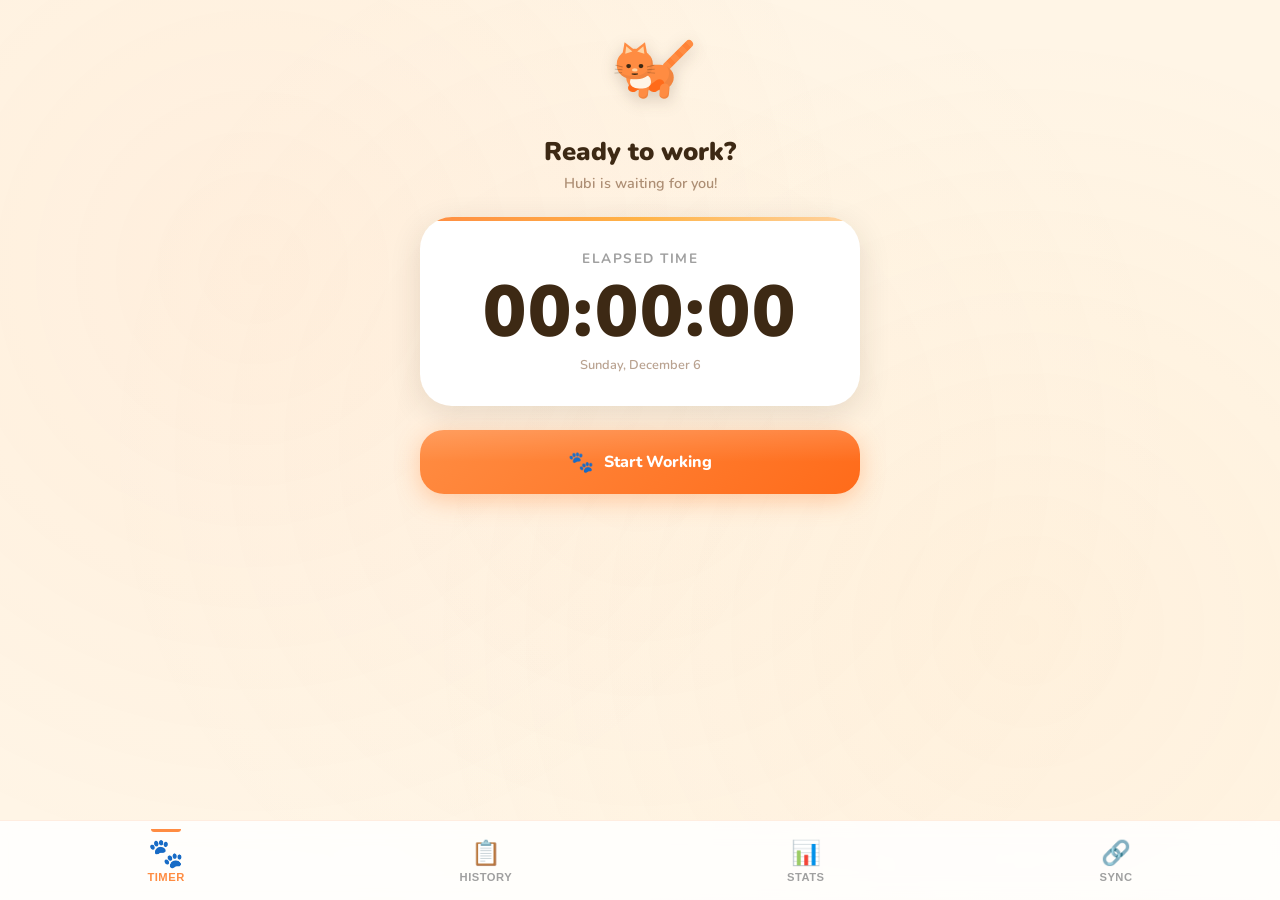
==== commit 575db759: "Fix Android compatibility: input zoom, storage errors, blur perf, a11y - Remove user-scalable=no to " ====
--- a/index.html
+++ b/index.html
@@ -2,7 +2,7 @@
 <html lang="en">
 <head>
     <meta charset="UTF-8">
-    <meta name="viewport" content="width=device-width, initial-scale=1.0, user-scalable=no, viewport-fit=cover">
+    <meta name="viewport" content="width=device-width, initial-scale=1.0, viewport-fit=cover">
     <meta name="description" content="Hubi Time Tracker — a playful cat-themed time tracking app. Track your work hours with your favorite orange tabby!">
     <meta name="theme-color" content="#FF8C42">
     <meta name="apple-mobile-web-app-capable" content="yes">
--- a/styles.css
+++ b/styles.css
@@ -108,8 +108,8 @@
     right: 0;
     height: var(--nav-height);
     background: rgba(255, 255, 255, 0.85);
-    backdrop-filter: blur(20px);
-    -webkit-backdrop-filter: blur(20px);
+    backdrop-filter: blur(10px);
+    -webkit-backdrop-filter: blur(10px);
     border-top: 1px solid rgba(255, 140, 66, 0.15);
     display: flex;
     justify-content: space-around;
@@ -786,8 +786,8 @@
     position: fixed;
     inset: 0;
     background: rgba(61, 41, 20, 0.4);
-    backdrop-filter: blur(8px);
-    -webkit-backdrop-filter: blur(8px);
+    backdrop-filter: blur(4px);
+    -webkit-backdrop-filter: blur(4px);
     z-index: 300;
     display: flex;
     align-items: center;
@@ -1370,10 +1370,10 @@
     border: 2px solid var(--cream-dark);
     border-radius: var(--radius-sm);
     font-family: monospace;
-    font-size: 0.75rem;
+    font-size: 16px;
     color: var(--chocolate);
     background: var(--white);
-    resize: vertical;
+    resize: none;
     outline: none;
     transition: border-color 0.3s;
     word-break: break-all;
@@ -1389,7 +1389,7 @@
     border: 2px solid var(--cream-dark);
     border-radius: var(--radius-sm);
     font-family: var(--font-family);
-    font-size: 0.9rem;
+    font-size: 16px;
     font-weight: 600;
     color: var(--chocolate);
     background: var(--white);
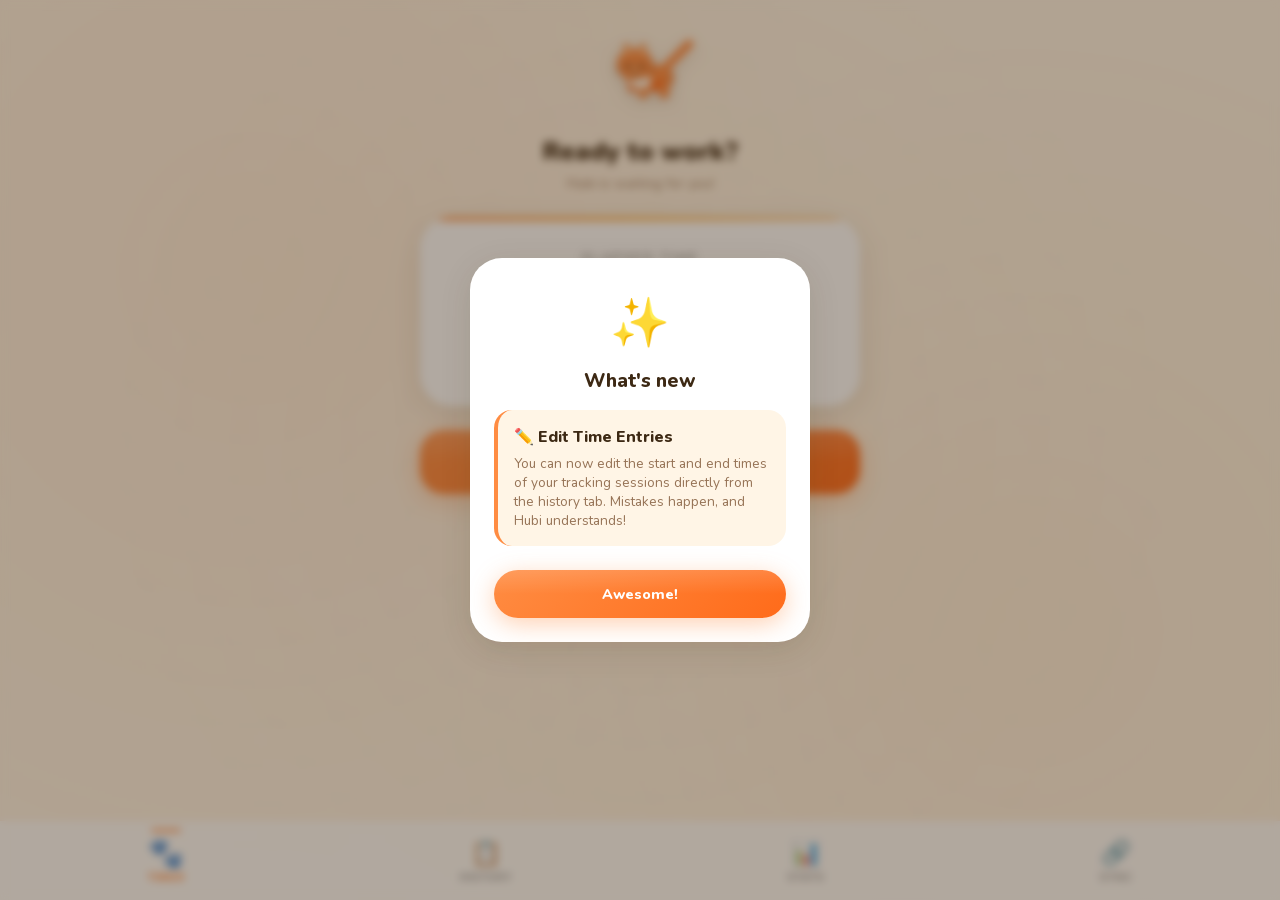
==== commit 82d21879: "Security hardening: CSP, self-hosted fonts, crypto and XSS fixes Add Content-Security-Policy meta ta" ====
--- a/index.html
+++ b/index.html
@@ -7,13 +7,11 @@
     <meta name="theme-color" content="#FF8C42">
     <meta name="apple-mobile-web-app-capable" content="yes">
     <meta name="apple-mobile-web-app-status-bar-style" content="black-translucent">
+    <meta http-equiv="Content-Security-Policy" content="default-src 'self'; script-src 'self' 'sha256-kcVPRMHMgcXlh2vuIgCzwqqkrgaK+C8LD0DTWisqdHM='; style-src 'self' 'unsafe-inline'; img-src 'self' blob: data:; media-src 'self'">
     <title>Hubi Time Tracker 🐱</title>
     <link rel="manifest" href="manifest.json">
     <link rel="icon" type="image/svg+xml" href="assets/favicon.svg">
     <link rel="apple-touch-icon" href="assets/hubi.png">
-    <link rel="preconnect" href="https://fonts.googleapis.com">
-    <link rel="preconnect" href="https://fonts.gstatic.com" crossorigin>
-    <link href="https://fonts.googleapis.com/css2?family=Nunito:wght@400;600;700;800;900&display=swap" rel="stylesheet">
     <link rel="stylesheet" href="styles.css">
     <link rel="stylesheet" href="pet.css">
 </head>
--- a/styles.css
+++ b/styles.css
@@ -1,6 +1,24 @@
 /* ============================================
    HUBI TIME TRACKER — Cat-Themed Styles
    ============================================ */
+
+/* --- Self-hosted Nunito Font --- */
+@font-face {
+    font-family: 'Nunito';
+    font-style: normal;
+    font-weight: 400 900;
+    font-display: swap;
+    src: url(assets/fonts/nunito-latin-ext.woff2) format('woff2');
+    unicode-range: U+0100-02BA, U+02BD-02C5, U+02C7-02CC, U+02CE-02D7, U+02DD-02FF, U+0304, U+0308, U+0329, U+1D00-1DBF, U+1E00-1E9F, U+1EF2-1EFF, U+2020, U+20A0-20AB, U+20AD-20C0, U+2113, U+2C60-2C7F, U+A720-A7FF;
+}
+@font-face {
+    font-family: 'Nunito';
+    font-style: normal;
+    font-weight: 400 900;
+    font-display: swap;
+    src: url(assets/fonts/nunito-latin.woff2) format('woff2');
+    unicode-range: U+0000-00FF, U+0131, U+0152-0153, U+02BB-02BC, U+02C6, U+02DA, U+02DC, U+0304, U+0308, U+0329, U+2000-206F, U+20AC, U+2122, U+2191, U+2193, U+2212, U+2215, U+FEFF, U+FFFD;
+}
 
 /* --- CSS Variables / Design Tokens --- */
 :root {
@@ -446,7 +464,7 @@
     justify-content: space-between;
     align-items: center;
     margin-bottom: 12px;
-    padding-right: 30px; /* Space for the absolute delete button */
+    padding-right: 64px; /* Space for the absolute delete and edit buttons */
 }
 
 .card-title {
@@ -498,30 +516,39 @@
     color: var(--blue-break);
 }
 
-.card-delete {
+.card-delete, .card-edit {
     position: absolute;
     top: 12px;
-    right: 12px;
     width: 32px;
     height: 32px;
     border-radius: 50%;
     border: none;
     background: var(--cream);
+    display: flex;
+    align-items: center;
+    justify-content: center;
+    cursor: pointer;
+    transition: all 0.3s;
+    opacity: 0.5;
+}
+
+.card-delete {
+    right: 12px;
     color: var(--red-danger);
     font-size: 1rem;
-    cursor: pointer;
-    display: flex;
-    align-items: center;
-    justify-content: center;
-    opacity: 0.5;
-    transition: all 0.3s;
+}
+
+.card-edit {
+    right: 48px;
+    color: var(--orange-primary);
+    font-size: 0.9rem;
 }
 
 @media (hover: hover) {
-    .card-delete {
+    .card-delete, .card-edit {
         opacity: 0;
     }
-    .card:hover .card-delete {
+    .card:hover .card-delete, .card:hover .card-edit {
         opacity: 1;
     }
 }
@@ -529,6 +556,226 @@
 .card-delete:active {
     transform: scale(0.85);
     background: var(--red-light);
+}
+
+.card-edit:active {
+    transform: scale(0.85);
+    background: var(--orange-light);
+}
+
+/* Edit Form */
+.time-picker-group {
+    display: flex;
+    flex-direction: column;
+    flex: 1;
+}
+
+.time-picker-group label {
+    font-size: 0.7rem;
+    font-weight: 700;
+    text-transform: uppercase;
+    color: var(--gray);
+    margin-bottom: 4px;
+}
+
+.native-time-picker {
+    display: block;
+    text-align: left;
+    border: 2px solid var(--cream-dark);
+    border-radius: var(--radius-sm);
+    background: var(--white);
+    transition: border-color 0.3s;
+    padding: 0 10px;
+    height: 44px;
+    width: 100%;
+    box-sizing: border-box;
+    font-family: var(--font-family);
+    font-size: 1rem;
+    font-weight: 600;
+    color: var(--chocolate);
+    outline: none;
+    cursor: pointer;
+}
+
+.native-time-picker:focus,
+.native-time-picker:focus-within {
+    border-color: var(--orange-primary);
+}
+
+/* Watch Picker Modal */
+.watch-picker-modal {
+    padding: 24px;
+    max-width: 320px;
+    overflow: hidden;
+    animation: dialogIn 0.3s var(--transition-bounce) both;
+}
+
+.wp-header {
+    background: var(--orange-primary);
+    color: white;
+    padding: 16px;
+    margin: -32px -24px 16px -24px;
+    text-align: left;
+    display: flex;
+    justify-content: space-between;
+    align-items: center;
+}
+
+.wp-time-display {
+    font-size: 2.5rem;
+    font-weight: 800;
+    letter-spacing: 2px;
+}
+
+.wp-segment {
+    cursor: pointer;
+    transition: opacity 0.2s;
+}
+
+.wp-segment-active {
+    opacity: 1;
+}
+
+.wp-segment-dim {
+    opacity: 0.6;
+}
+
+.wp-ampm-switch {
+    display: flex;
+    flex-direction: column;
+    gap: 4px;
+    font-weight: 700;
+    font-size: 0.9rem;
+}
+
+.wp-ampm-btn {
+    background: none;
+    border: none;
+    color: white;
+    cursor: pointer;
+    font-weight: 700;
+    font-size: 0.9rem;
+}
+
+.wp-ampm-active {
+    opacity: 1;
+}
+
+.wp-ampm-dim {
+    opacity: 0.5;
+}
+
+.wp-body {
+    display: flex;
+    justify-content: center;
+    align-items: center;
+    padding: 16px 0;
+}
+
+.wp-dial-container {
+    position: relative;
+    width: 220px;
+    height: 220px;
+    border-radius: 50%;
+    background: var(--cream);
+    margin: 0 auto;
+    user-select: none;
+    touch-action: none;
+}
+
+.wp-center-dot {
+    position: absolute;
+    width: 6px;
+    height: 6px;
+    background: var(--orange-primary);
+    border-radius: 50%;
+    top: 50%;
+    left: 50%;
+    transform: translate(-50%, -50%);
+    z-index: 10;
+}
+
+.wp-hand {
+    position: absolute;
+    width: 2px;
+    background: var(--orange-primary);
+    bottom: 50%;
+    left: calc(50% - 1px);
+    transform-origin: bottom center;
+    z-index: 5;
+    transition: transform 0.15s ease-out;
+    pointer-events: none;
+}
+
+.wp-numbers {
+    position: absolute;
+    inset: 0;
+}
+
+.wp-number {
+    position: absolute;
+    width: 30px;
+    height: 30px;
+    border-radius: 50%;
+    display: flex;
+    align-items: center;
+    justify-content: center;
+    font-weight: 700;
+    color: var(--chocolate);
+    background: transparent;
+    cursor: pointer;
+    transition: background 0.2s;
+    transform: translate(-50%, -50%);
+}
+
+.wp-number-inner {
+    font-size: 0.8rem;
+}
+
+.wp-number-outer {
+    font-size: 0.9rem;
+}
+
+.wp-number-active {
+    color: white;
+    background: var(--orange-primary);
+}
+
+@media (hover: hover) {
+    .wp-number:not(.wp-number-active):hover {
+        background: var(--cream-dark);
+    }
+}
+
+.wp-actions {
+    margin-top: 24px;
+    justify-content: flex-end;
+}
+
+.wp-action-btn {
+    padding: 10px 16px;
+    font-size: 0.9rem;
+    flex: none;
+}
+
+/* Edit Card */
+.edit-card .card-header {
+    padding-right: 0;
+}
+
+.card-actions {
+    margin-top: 15px;
+    display: flex;
+    gap: 10px;
+}
+
+.card-action-btn {
+    padding: 10px;
+    font-size: 0.85rem;
+}
+
+.card-action-btn-save {
+    flex: 1;
 }
 
 /* --- Empty State --- */
@@ -855,6 +1102,48 @@
     font-size: 0.9rem;
 }
 
+/* --- Changelog --- */
+.changelog-dialog {
+    text-align: left;
+}
+
+.changelog-dialog .dialog-emoji {
+    text-align: center;
+}
+
+.changelog-dialog .dialog-title {
+    text-align: center;
+    margin-bottom: 16px;
+}
+
+.changelog-list {
+    display: flex;
+    flex-direction: column;
+    gap: 16px;
+    margin-bottom: 24px;
+}
+
+.changelog-item {
+    background: var(--cream);
+    padding: 16px;
+    border-radius: var(--radius-md);
+    border-left: 4px solid var(--orange-primary);
+}
+
+.changelog-title {
+    font-weight: 800;
+    color: var(--chocolate);
+    margin-bottom: 6px;
+    font-size: 1rem;
+}
+
+.changelog-desc {
+    font-size: 0.85rem;
+    color: var(--brown-warm);
+    line-height: 1.4;
+    opacity: 0.9;
+}
+
 /* --- Filter Bar --- */
 .filter-bar {
     display: flex;
@@ -863,8 +1152,13 @@
     margin-bottom: 16px;
 }
 
-.filter-bar input[type="date"] {
+.filter-date-wrap {
     flex: 1;
+    position: relative;
+}
+
+.filter-date-btn {
+    width: 100%;
     padding: 10px 14px;
     border: 2px solid var(--cream-dark);
     border-radius: var(--radius-sm);
@@ -874,12 +1168,24 @@
     color: var(--chocolate);
     background: var(--white);
     outline: none;
+    cursor: pointer;
+    text-align: left;
     transition: border-color 0.3s;
 }
 
-.filter-bar input[type="date"]:focus {
+.filter-date-btn:focus,
+.filter-date-btn:active {
     border-color: var(--orange-primary);
 }
+
+.filter-date-hidden {
+    position: absolute;
+    opacity: 0;
+    width: 0;
+    height: 0;
+    pointer-events: none;
+}
+
 
 .filter-clear {
     padding: 10px 14px;
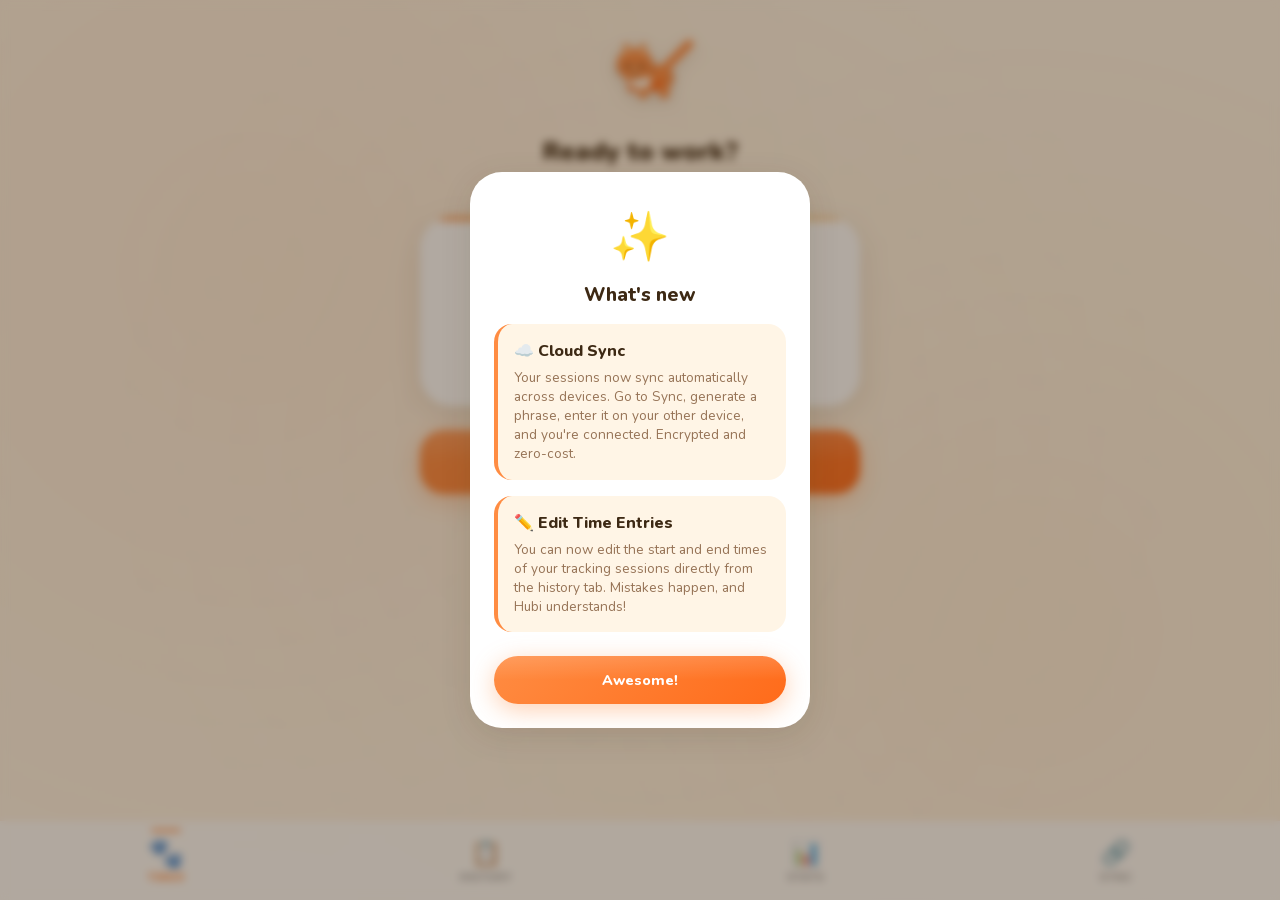
==== commit 5b64aa5b: "Migrate sync backend to sync.hubi.work Update API URL, CSP, CORS allowlist, and docs to use hubi.wor" ====
--- a/index.html
+++ b/index.html
@@ -7,7 +7,7 @@
     <meta name="theme-color" content="#FF8C42">
     <meta name="apple-mobile-web-app-capable" content="yes">
     <meta name="apple-mobile-web-app-status-bar-style" content="black-translucent">
-    <meta http-equiv="Content-Security-Policy" content="default-src 'self'; script-src 'self' 'sha256-kcVPRMHMgcXlh2vuIgCzwqqkrgaK+C8LD0DTWisqdHM='; style-src 'self' 'unsafe-inline'; img-src 'self' blob: data:; media-src 'self'">
+    <meta http-equiv="Content-Security-Policy" content="default-src 'self'; script-src 'self' 'sha256-kcVPRMHMgcXlh2vuIgCzwqqkrgaK+C8LD0DTWisqdHM='; style-src 'self' 'unsafe-inline'; img-src 'self' blob: data:; media-src 'self'; connect-src 'self' https://sync.hubi.work">
     <title>Hubi Time Tracker 🐱</title>
     <link rel="manifest" href="manifest.json">
     <link rel="icon" type="image/svg+xml" href="assets/favicon.svg">
--- a/styles.css
+++ b/styles.css
@@ -1763,6 +1763,87 @@
     cursor: pointer;
 }
 
+/* --- Cloud Sync --- */
+.cloud-sync-card {
+    background: var(--cream);
+    border: 2px solid var(--orange-light);
+    border-radius: var(--radius-md);
+    padding: 20px;
+    margin-bottom: 20px;
+}
+
+.cloud-sync-status {
+    display: flex;
+    align-items: center;
+    gap: 8px;
+    margin-bottom: 12px;
+    font-weight: 600;
+}
+
+.cloud-sync-dot {
+    width: 10px;
+    height: 10px;
+    border-radius: 50%;
+    background: var(--gray);
+    flex-shrink: 0;
+}
+
+.cloud-sync-dot.connected {
+    background: #4CAF50;
+}
+
+.cloud-sync-last {
+    font-size: 0.8rem;
+    color: var(--brown-warm);
+    opacity: 0.7;
+    margin-bottom: 12px;
+}
+
+.cloud-sync-divider {
+    margin: 24px 0 16px;
+    border: none;
+    border-top: 1px solid var(--orange-light);
+}
+
+/* --- Phrase Autocomplete --- */
+.phrase-ac-wrapper {
+    position: relative;
+}
+
+.phrase-ac-dropdown {
+    display: none;
+    position: absolute;
+    left: 0;
+    right: 0;
+    top: 100%;
+    z-index: 50;
+    background: var(--white);
+    border: 2px solid var(--orange-light);
+    border-top: none;
+    border-radius: 0 0 var(--radius-sm) var(--radius-sm);
+    box-shadow: 0 4px 12px rgba(0,0,0,0.1);
+    max-height: 200px;
+    overflow-y: auto;
+}
+
+.phrase-ac-dropdown.visible {
+    display: block;
+}
+
+.phrase-ac-item {
+    padding: 10px 14px;
+    cursor: pointer;
+    font-family: var(--font-family);
+    font-size: 0.95rem;
+    color: var(--brown-dark);
+}
+
+.phrase-ac-item:hover,
+.phrase-ac-item.active {
+    background: var(--cream);
+    color: var(--orange);
+}
+
 /* --- Hubi Zone (mobile pet area) --- */
 #hubi-zone {
     display: none;
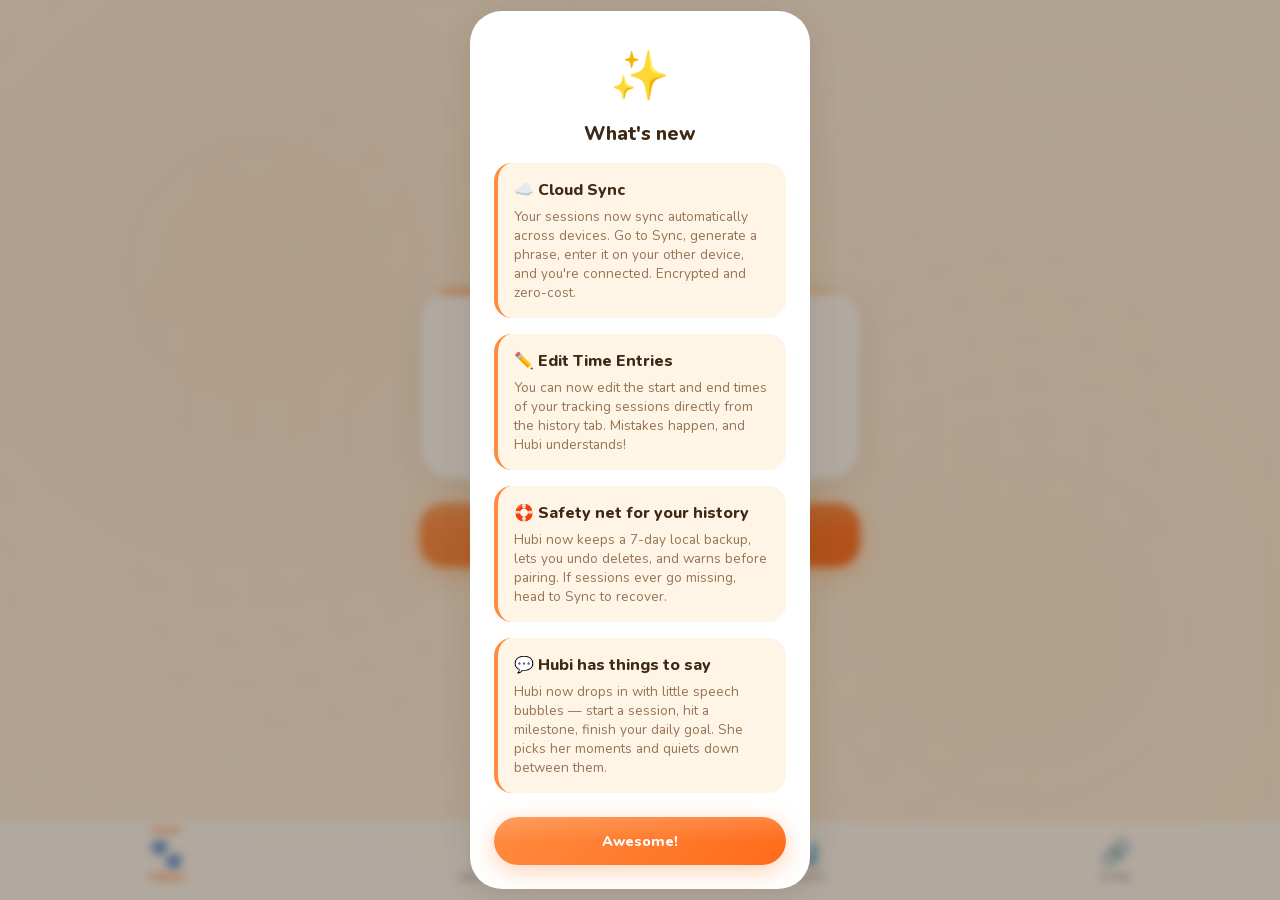
==== commit 0c52b284: "Add motivational speech bubbles for Hubi Hubi now drops in with contextual one-liners — start a sess" ====
--- a/index.html
+++ b/index.html
@@ -5,6 +5,7 @@
     <meta name="viewport" content="width=device-width, initial-scale=1.0, viewport-fit=cover">
     <meta name="description" content="Hubi Time Tracker — a playful cat-themed time tracking app. Track your work hours with your favorite orange tabby!">
     <meta name="theme-color" content="#FF8C42">
+    <meta name="mobile-web-app-capable" content="yes">
     <meta name="apple-mobile-web-app-capable" content="yes">
     <meta name="apple-mobile-web-app-status-bar-style" content="black-translucent">
     <meta http-equiv="Content-Security-Policy" content="default-src 'self'; script-src 'self' 'sha256-kcVPRMHMgcXlh2vuIgCzwqqkrgaK+C8LD0DTWisqdHM='; style-src 'self' 'unsafe-inline'; img-src 'self' blob: data:; media-src 'self'; connect-src 'self' https://sync.hubi.work">
@@ -45,6 +46,7 @@
     <script src="i18n.js"></script>
     <script src="qrcodegen.js"></script>
     <script src="qr.js"></script>
+    <script src="messages.js"></script>
     <script src="app.js"></script>
     <script src="sync.js"></script>
     <script src="pet.js"></script>
--- a/styles.css
+++ b/styles.css
@@ -97,7 +97,7 @@
     z-index: 1;
     max-width: 480px;
     margin: 0 auto;
-    padding: 20px 20px calc(var(--nav-height) + 20px);
+    padding: calc(20px + env(safe-area-inset-top, 0px)) 20px calc(var(--nav-height) + 20px);
     min-height: 100vh;
     min-height: 100dvh;
 }
@@ -233,6 +233,72 @@
     color: var(--brown-warm);
     opacity: 0.7;
 }
+
+/* --- Slot Machine Dial --- */
+.slot-title {
+    display: flex;
+    align-items: center;
+    justify-content: center;
+    gap: 0;
+    line-height: 1;
+}
+
+.slot-prefix, .slot-suffix {
+    white-space: nowrap;
+}
+
+.slot-machine {
+    position: relative;
+    display: inline-block;
+    height: 108px; /* 3 rows of 36px */
+    overflow: hidden;
+    cursor: pointer;
+    user-select: none;
+    -webkit-user-select: none;
+    touch-action: none;
+    vertical-align: middle;
+    -webkit-mask-image: linear-gradient(to bottom, transparent 0%, black 33%, black 66%, transparent 100%);
+    mask-image: linear-gradient(to bottom, transparent 0%, black 33%, black 66%, transparent 100%);
+}
+
+.slot-viewport {
+    display: block;
+    height: 100%;
+    overflow: hidden;
+    padding-top: 36px; /* offset so index 0 sits in the middle row */
+}
+
+.slot-reel {
+    display: flex;
+    flex-direction: column;
+    align-items: center;
+}
+
+.slot-item {
+    display: block;
+    height: 36px;
+    line-height: 36px;
+    white-space: nowrap;
+    font-size: inherit;
+    font-weight: 900;
+    color: var(--brown-warm);
+    opacity: 0.3;
+    transition: opacity 0.3s ease, color 0.3s ease;
+    padding: 0 6px;
+    text-align: center;
+}
+
+.slot-item-active {
+    color: var(--orange-primary);
+    opacity: 1;
+}
+
+.slot-item-icon {
+    margin-right: 2px;
+    font-style: normal;
+}
+
+/* Fades handled by mask-image on .slot-machine */
 
 /* --- Timer Display --- */
 .timer-display {
@@ -576,6 +642,25 @@
     text-transform: uppercase;
     color: var(--gray);
     margin-bottom: 4px;
+}
+
+.task-select {
+    border: 2px solid var(--cream-dark);
+    border-radius: var(--radius-sm);
+    background: var(--white);
+    padding: 0 10px;
+    height: 44px;
+    width: 100%;
+    font-family: var(--font-family);
+    font-size: 0.95rem;
+    font-weight: 700;
+    color: var(--chocolate);
+    cursor: pointer;
+    -webkit-appearance: none;
+    appearance: none;
+    background-image: url("data:image/svg+xml,%3Csvg xmlns='http://www.w3.org/2000/svg' width='12' height='12' viewBox='0 0 12 12'%3E%3Cpath d='M6 8L1 3h10z' fill='%238B6547'/%3E%3C/svg%3E");
+    background-repeat: no-repeat;
+    background-position: right 12px center;
 }
 
 .native-time-picker {
@@ -925,6 +1010,66 @@
     white-space: nowrap;
 }
 
+/* --- Task Breakdown --- */
+.task-breakdown-row {
+    display: flex;
+    align-items: center;
+    gap: 10px;
+    margin-bottom: 10px;
+}
+
+.task-breakdown-row:last-child {
+    margin-bottom: 0;
+}
+
+.task-breakdown-label {
+    display: flex;
+    align-items: center;
+    gap: 6px;
+    min-width: 90px;
+    flex-shrink: 0;
+}
+
+.task-breakdown-icon {
+    font-size: 1rem;
+}
+
+.task-breakdown-name {
+    font-size: 0.75rem;
+    font-weight: 700;
+    color: var(--chocolate);
+    white-space: nowrap;
+}
+
+.task-breakdown-bar-wrap {
+    flex: 1;
+    height: 10px;
+    background: var(--cream);
+    border-radius: 5px;
+    overflow: hidden;
+}
+
+.task-breakdown-bar {
+    height: 100%;
+    border-radius: 5px;
+    transition: width 0.6s var(--transition-bounce);
+}
+
+.task-breakdown-value {
+    font-size: 0.75rem;
+    font-weight: 800;
+    color: var(--chocolate);
+    min-width: 70px;
+    text-align: right;
+    white-space: nowrap;
+}
+
+.task-breakdown-pct {
+    font-weight: 600;
+    color: var(--gray);
+    font-size: 0.65rem;
+}
+
 /* --- Hubi Insight --- */
 .hubi-insight {
     background: linear-gradient(135deg, var(--orange-primary), var(--orange-secondary));
@@ -1028,6 +1173,130 @@
     transform: translateX(-50%) translateY(0);
 }
 
+.toast-action {
+    display: inline-flex;
+    align-items: center;
+    gap: 14px;
+    padding: 10px 12px 10px 18px;
+}
+
+.toast-action .toast-message {
+    line-height: 1.2;
+}
+
+.toast-action-btn {
+    background: var(--orange-primary);
+    color: white;
+    border: none;
+    border-radius: var(--radius-sm, 10px);
+    padding: 8px 14px;
+    font-weight: 800;
+    font-size: 0.85rem;
+    cursor: pointer;
+    font-family: inherit;
+}
+
+.toast-action-btn:active {
+    transform: scale(0.96);
+}
+
+/* --- App Banner --- */
+.app-banner {
+    position: fixed;
+    left: 12px;
+    right: 12px;
+    top: 12px;
+    z-index: 250;
+    background: var(--cream);
+    color: var(--chocolate);
+    border: 2px solid var(--orange-primary);
+    border-radius: var(--radius-md);
+    padding: 14px 16px;
+    box-shadow: var(--shadow-medium);
+    display: flex;
+    flex-direction: column;
+    gap: 10px;
+    max-width: 480px;
+    margin: 0 auto;
+}
+
+.app-banner-msg {
+    font-weight: 600;
+    font-size: 0.92rem;
+    line-height: 1.3;
+}
+
+.app-banner-actions {
+    display: flex;
+    gap: 8px;
+    justify-content: flex-end;
+}
+
+.app-banner-btn {
+    padding: 8px 14px;
+    font-size: 0.85rem;
+}
+
+/* --- Sync nudge & recover list --- */
+.sync-nudge {
+    background: var(--cream-dark);
+    border-radius: var(--radius-md);
+    padding: 14px 16px;
+    margin-bottom: 16px;
+    display: flex;
+    flex-direction: column;
+    gap: 10px;
+}
+
+.sync-nudge-msg {
+    font-weight: 600;
+    font-size: 0.92rem;
+}
+
+.sync-nudge-actions {
+    display: flex;
+    gap: 8px;
+    justify-content: flex-end;
+}
+
+.recover-list {
+    display: flex;
+    flex-direction: column;
+    gap: 8px;
+    margin-top: 12px;
+}
+
+.recover-row {
+    display: flex;
+    align-items: center;
+    justify-content: space-between;
+    background: var(--cream-dark);
+    border-radius: var(--radius-md);
+    padding: 12px 14px;
+    gap: 12px;
+}
+
+.recover-row-info {
+    display: flex;
+    flex-direction: column;
+    gap: 2px;
+}
+
+.recover-row-date {
+    font-weight: 700;
+    font-size: 0.95rem;
+}
+
+.recover-row-count {
+    font-size: 0.85rem;
+    opacity: 0.7;
+}
+
+.recover-row-btn {
+    padding: 8px 14px;
+    font-size: 0.85rem;
+}
+
 /* --- Confirm Dialog --- */
 .dialog-overlay {
     position: fixed;
@@ -1250,7 +1519,17 @@
     font-size: 1.3rem;
     font-weight: 900;
     color: var(--chocolate);
+    margin-bottom: 4px;
+}
+
+.summary-task {
+    font-size: 0.85rem;
+    font-weight: 700;
+    color: var(--brown-warm);
+    text-transform: uppercase;
+    letter-spacing: 0.04em;
     margin-bottom: 16px;
+    opacity: 0.7;
 }
 
 .summary-stats {
@@ -1286,9 +1565,26 @@
     position: fixed;
     top: 0;
     left: 0;
+    /* Behind the app card (z:1) so she never paints on top of UI elements.
+       Safe-zone logic keeps her around the card, not over it. The speech
+       bubble lives in its own body-level layer (#hubi-speech) so it can
+       still appear in front of the UI without dragging the cat with it. */
     z-index: 0;
     pointer-events: none;
     cursor: pointer;
+    will-change: transform;
+}
+
+/* Speech bubble — lifted out of the cat container into its own layer
+   so it can render above the app card while the cat stays behind it.
+   Width/height are set in JS to match the sprite's actual rendered rect. */
+#hubi-speech {
+    position: fixed;
+    top: 0;
+    left: 0;
+    /* Above app card (1) and below bottom-nav (100). */
+    z-index: 60;
+    pointer-events: none;
     will-change: transform;
 }
 
@@ -1399,6 +1695,91 @@
     font-size: 1.2rem;
 }
 
+/* --- SPEECH BUBBLE (motivational messages) --- */
+.speech-bubble {
+    position: absolute;
+    left: 30px;
+    bottom: 60px;
+    width: max-content;
+    max-width: 220px;
+    padding: 8px 12px;
+    background: var(--cream, #FFF5E6);
+    color: var(--chocolate, #3D2914);
+    border: 2px solid var(--orange-primary, #FF8C42);
+    border-radius: 14px;
+    font-size: 0.78rem;
+    font-weight: 600;
+    line-height: 1.3;
+    box-shadow: 0 4px 12px rgba(61, 41, 20, 0.18);
+    opacity: 0;
+    transform: translateY(6px) scale(0.85);
+    transform-origin: bottom left;
+    transition: opacity 0.35s ease, transform 0.35s cubic-bezier(0.34, 1.56, 0.64, 1);
+    pointer-events: none;
+    white-space: normal;
+    word-break: normal;
+    overflow-wrap: break-word;
+    hyphens: none;
+    z-index: 5;
+}
+
+.speech-bubble.left {
+    left: auto;
+    right: 30px;
+    transform-origin: bottom right;
+}
+
+/* Vertical flip: bubble appears below the head when there's no room above */
+.speech-bubble.below {
+    bottom: auto;
+    top: 60px;
+    transform-origin: top left;
+}
+.speech-bubble.below.left {
+    transform-origin: top right;
+}
+
+/* Tail of the speech bubble — small triangle pointing down toward Hubi's head */
+.speech-bubble::before,
+.speech-bubble::after {
+    content: '';
+    position: absolute;
+    bottom: -8px;
+    left: 14px;
+    width: 0;
+    height: 0;
+    border-left: 7px solid transparent;
+    border-right: 7px solid transparent;
+    border-top: 8px solid var(--orange-primary, #FF8C42);
+}
+.speech-bubble::after {
+    bottom: -5px;
+    border-top-color: var(--cream, #FFF5E6);
+}
+.speech-bubble.left::before,
+.speech-bubble.left::after {
+    left: auto;
+    right: 14px;
+}
+
+/* Below-flip: tail flips to the top edge and points up at the head */
+.speech-bubble.below::before,
+.speech-bubble.below::after {
+    bottom: auto;
+    top: -8px;
+    border-top: none;
+    border-bottom: 8px solid var(--orange-primary, #FF8C42);
+}
+.speech-bubble.below::after {
+    top: -5px;
+    border-bottom-color: var(--cream, #FFF5E6);
+}
+
+.speech-bubble.visible {
+    opacity: 1;
+    transform: translateY(0) scale(1);
+}
+
 /* --- NEW PET PROPS --- */
 #hubi-pet.butterfly .prop-butterfly {
     opacity: 1;
@@ -1453,7 +1834,474 @@
     40%, 60% { transform: translateX(10px); }
 }
 
-/* Removed productiveJitter — typing paws handle the motion */
+/* --- Body-attached props (inside sprite parts) --- */
+.body-prop {
+    position: absolute;
+    opacity: 0;
+    transition: opacity 0.3s;
+    pointer-events: none;
+}
+
+/* -- Chef hat (kochen) -- toque between ears */
+.prop-chef-hat {
+    bottom: 100%;
+    left: 50%;
+    transform: translateX(-50%);
+    width: 22px;
+    height: 18px;
+    background: white;
+    border-radius: 10px 10px 2px 2px;
+    border: 1.5px solid #e0e0e0;
+    z-index: -2;
+}
+/* Hat brim */
+.prop-chef-hat::before {
+    content: '';
+    position: absolute;
+    bottom: -2px;
+    left: -3px;
+    right: -3px;
+    height: 5px;
+    background: white;
+    border-radius: 2px;
+    border: 1.5px solid #e0e0e0;
+}
+/* Puffy top */
+.prop-chef-hat::after {
+    content: '';
+    position: absolute;
+    top: -4px;
+    left: 50%;
+    transform: translateX(-50%);
+    width: 18px;
+    height: 10px;
+    background: white;
+    border-radius: 50%;
+    border: 1.5px solid #e8e8e8;
+    border-bottom: none;
+}
+#hubi-pet.task-kochen .prop-chef-hat { opacity: 1; }
+
+/* -- Headband (sport) -- */
+.prop-headband {
+    top: 8px;
+    left: 1px;
+    right: 1px;
+    height: 5px;
+    background: #EF5350;
+    border-radius: 2px;
+    z-index: 4;
+}
+#hubi-pet.task-sport .prop-headband { opacity: 1; }
+
+/* -- Sweat drops (sport) -- */
+.prop-sweat {
+    top: -2px;
+    right: -8px;
+    z-index: 5;
+}
+.sweat-drop {
+    position: absolute;
+    font-size: 0.6rem;
+    opacity: 0;
+}
+.sweat-drop:first-child {
+    right: 0;
+}
+.sweat-drop:last-child {
+    right: 8px;
+}
+#hubi-pet.task-sport .prop-sweat { opacity: 1; }
+#hubi-pet.task-sport .sweat-drop:first-child {
+    animation: sweatDrip 2s ease-in infinite;
+}
+#hubi-pet.task-sport .sweat-drop:last-child {
+    animation: sweatDrip 2s ease-in infinite 1s;
+}
+
+@keyframes sweatDrip {
+    0% { opacity: 0; transform: translate(0, 0) scale(0.6); }
+    15% { opacity: 0.9; transform: translate(0, 0) scale(1); }
+    80% { opacity: 0.6; transform: translate(2px, 14px) scale(0.7); }
+    100% { opacity: 0; transform: translate(3px, 20px) scale(0.3); }
+}
+
+/* -- Paint spots (kreativ) -- */
+.prop-paint-spots {
+    top: 0;
+    left: 0;
+    right: 0;
+    bottom: 0;
+    z-index: 5;
+}
+.paint-dot {
+    position: absolute;
+    width: 3px;
+    height: 3px;
+    border-radius: 50%;
+}
+.paint-dot:nth-child(1) { top: 2px; left: 4px; }
+.paint-dot:nth-child(2) { top: 6px; right: 3px; width: 2.5px; height: 2.5px; }
+.paint-dot:nth-child(3) { bottom: 5px; left: 10px; width: 2px; height: 2px; }
+#hubi-pet.task-kreativ .prop-paint-spots { opacity: 1; }
+
+/* -- Brush (kreativ) — attached to front-left leg -- */
+.prop-brush {
+    position: absolute;
+    top: -6px;
+    left: -14px;
+    font-size: 1.2rem;
+    transform: rotate(70deg);
+    transform-origin: center center;
+    z-index: 2;
+}
+#hubi-pet.task-kreativ .prop-brush { opacity: 1; }
+
+/* -- Easel (kreativ) -- */
+.prop-easel {
+    display: block;
+    position: absolute;
+    width: 44px;
+    height: 56px;
+    bottom: -16px;
+    left: -38px;
+    transform: perspective(120px) rotateY(30deg);
+}
+.easel-canvas {
+    position: absolute;
+    top: 0;
+    left: 5px;
+    width: 34px;
+    height: 32px;
+    background: #FFF9F0;
+    border: 2px solid #BCAAA4;
+    border-radius: 1px;
+    z-index: 2;
+    overflow: hidden;
+}
+/* Half-fish painting on canvas */
+.canvas-stroke {
+    position: absolute;
+}
+/* Fish body — left half, fading out on the right */
+.canvas-stroke.s1 {
+    top: 8px;
+    left: 3px;
+    width: 18px;
+    height: 12px;
+    background: #42A5F5;
+    border-radius: 60% 30% 30% 60%;
+    clip-path: inset(0 20% 0 0);
+}
+/* Fish eye */
+.canvas-stroke.s2 {
+    top: 11px;
+    left: 6px;
+    width: 4px;
+    height: 4px;
+    background: #1A237E;
+    border-radius: 50%;
+}
+/* Fish tail — sketched, partial */
+.canvas-stroke.s3 {
+    top: 9px;
+    left: 16px;
+    width: 8px;
+    height: 10px;
+    border-left: 2px solid #42A5F5;
+    border-top: 2px solid #42A5F5;
+    border-bottom: 2px solid #42A5F5;
+    border-right: none;
+    border-radius: 0 40% 40% 0;
+    background: transparent;
+    opacity: 0.5;
+}
+/* Easel legs */
+.easel-leg-l, .easel-leg-r {
+    position: absolute;
+    bottom: 0;
+    width: 3px;
+    height: 22px;
+    background: #6D4C41;
+    border-radius: 1px;
+}
+.easel-leg-l { left: 10px; transform: rotate(8deg); transform-origin: top center; }
+.easel-leg-r { right: 8px; transform: rotate(-8deg); transform-origin: top center; }
+
+#hubi-pet.task-kreativ .prop-easel {
+    opacity: 1;
+    bottom: -16px;
+    left: -38px;
+    z-index: 6;
+}
+
+/* -- Book (lernen) -- */
+/* -- Dream bubble (entspannen) -- */
+.prop-dream {
+    display: block;
+    position: absolute;
+    width: 50px;
+    height: 50px;
+}
+.dream-bubble {
+    position: absolute;
+    top: 0;
+    left: 8px;
+    width: 36px;
+    height: 28px;
+    background: rgba(255, 255, 255, 0.85);
+    border-radius: 50%;
+    border: 1.5px solid #ddd;
+}
+.dream-dot {
+    position: absolute;
+    background: rgba(255, 255, 255, 0.85);
+    border-radius: 50%;
+    border: 1px solid #ddd;
+}
+.dream-dot-1 {
+    width: 8px;
+    height: 8px;
+    bottom: 8px;
+    left: 2px;
+}
+.dream-dot-2 {
+    width: 5px;
+    height: 5px;
+    bottom: 2px;
+    left: -4px;
+}
+.dream-fish {
+    position: absolute;
+    top: 4px;
+    left: 16px;
+    font-size: 1.1rem;
+    animation: none;
+}
+#hubi-pet.task-entspannen .prop-dream {
+    opacity: 1;
+    top: -4px;
+    right: -30px;
+    z-index: 10;
+    animation: dreamFloat 4s ease-in-out infinite;
+}
+#hubi-pet.task-entspannen .dream-fish {
+    animation: dreamFishSwim 3s ease-in-out infinite;
+}
+
+@keyframes dreamFloat {
+    0%, 100% { transform: translateY(0); }
+    50% { transform: translateY(-4px); }
+}
+@keyframes dreamFishSwim {
+    0%, 100% { transform: translateX(0) scaleX(1); }
+    30% { transform: translateX(4px) scaleX(1); }
+    50% { transform: translateX(4px) scaleX(-1); }
+    80% { transform: translateX(-2px) scaleX(-1); }
+    95% { transform: translateX(-2px) scaleX(1); }
+}
+
+/* Open book: two pages with a spine in the middle */
+.prop-book {
+    display: block;
+    width: 40px;
+    height: 26px;
+    position: absolute;
+}
+.book-cover {
+    position: absolute;
+    bottom: 0;
+    left: 0;
+    width: 40px;
+    height: 26px;
+    background: #7E57C2;
+    border-radius: 3px;
+    border: 1.5px solid #5E35B1;
+}
+/* Left page */
+.book-page {
+    position: absolute;
+    bottom: 2px;
+    left: 2px;
+    width: 17px;
+    height: 21px;
+    background: #FFF9F0;
+    border-radius: 2px 0 0 2px;
+    transform-origin: right center;
+}
+/* Spine line */
+.book-page::after {
+    content: '';
+    position: absolute;
+    right: -1px;
+    top: 2px;
+    bottom: 2px;
+    width: 1px;
+    background: #D7CCC8;
+}
+/* Right page (the one that flips) */
+.book-page-flip {
+    position: absolute;
+    bottom: 2px;
+    left: 20px;
+    width: 17px;
+    height: 21px;
+    background: #FFF3E0;
+    border-radius: 0 2px 2px 0;
+    transform-origin: left center;
+    animation: none;
+}
+/* Text lines on pages */
+.book-page::before {
+    content: '';
+    position: absolute;
+    top: 5px;
+    left: 3px;
+    right: 4px;
+    height: 2px;
+    background: #E0D5C8;
+    box-shadow: 0 4px 0 #E0D5C8, 0 8px 0 #E0D5C8, 0 12px 0 #E0D5C8;
+    border-radius: 1px;
+}
+.book-page-flip::before {
+    content: '';
+    position: absolute;
+    top: 5px;
+    left: 3px;
+    right: 3px;
+    height: 2px;
+    background: #E0D5C8;
+    box-shadow: 0 4px 0 #E0D5C8, 0 8px 0 #E0D5C8;
+    border-radius: 1px;
+}
+#hubi-pet.task-lernen .prop-book {
+    opacity: 1;
+    bottom: -12px;
+    left: -22px;
+    z-index: 6;
+    transform: rotate(-25deg) perspective(80px) rotateX(20deg);
+}
+#hubi-pet.task-lernen .book-page-flip {
+    animation: pageFlip 3s ease-in-out infinite;
+}
+
+@keyframes pageFlip {
+    0%, 55%, 100% { transform: rotateY(0deg); }
+    62% { transform: rotateY(-40deg); }
+    70% { transform: rotateY(-100deg); }
+    80% { transform: rotateY(-160deg); }
+    88% { transform: rotateY(-180deg); }
+}
+
+/* -- Pot (kochen) -- */
+.prop-pot {
+    display: block;
+    position: absolute;
+    bottom: -14px;
+    left: -30px;
+}
+.pot-body {
+    display: block;
+    width: 32px;
+    height: 20px;
+    background: linear-gradient(to bottom, #78909C, #546E7A);
+    border-radius: 3px 3px 8px 8px;
+    border: 2px solid #455A64;
+    position: relative;
+}
+/* Rim */
+.pot-body::before {
+    content: '';
+    position: absolute;
+    top: -4px;
+    left: -4px;
+    right: -4px;
+    height: 5px;
+    background: #90A4AE;
+    border-radius: 3px;
+    border: 1px solid #607D8B;
+}
+/* Lid handle */
+.pot-body::after {
+    content: '';
+    position: absolute;
+    top: -10px;
+    left: 50%;
+    transform: translateX(-50%);
+    width: 10px;
+    height: 4px;
+    background: #455A64;
+    border-radius: 4px 4px 0 0;
+}
+/* Handles on sides */
+.pot-steam {
+    position: absolute;
+    top: -16px;
+    font-size: 0.85rem;
+    color: #B0BEC5;
+    opacity: 0;
+}
+.pot-steam:first-of-type { left: 4px; }
+.pot-steam-2 { left: 18px; }
+.pot-steam-3 { left: 11px; }
+
+#hubi-pet.task-kochen .pot-steam-3 {
+    animation: steamRise 1.4s ease-out infinite 0.35s;
+}
+#hubi-pet.task-kochen .prop-pot {
+    opacity: 1;
+    bottom: -14px;
+    left: -30px;
+    z-index: 6;
+    animation: potSizzle 0.15s ease-in-out infinite alternate;
+}
+#hubi-pet.task-kochen .pot-steam:first-of-type {
+    animation: steamRise 1.4s ease-out infinite;
+}
+#hubi-pet.task-kochen .pot-steam-2 {
+    animation: steamRise 1.4s ease-out infinite 0.7s;
+}
+
+@keyframes steamRise {
+    0% { opacity: 0; transform: translateY(0) scale(0.6); }
+    15% { opacity: 0.8; }
+    60% { opacity: 0.5; transform: translateY(-16px) scale(1.3) translateX(4px); }
+    100% { opacity: 0; transform: translateY(-26px) scale(1.8) translateX(-3px); }
+}
+@keyframes potSizzle {
+    0% { transform: translateX(-0.5px) rotate(-0.5deg); }
+    100% { transform: translateX(0.5px) rotate(0.5deg); }
+}
+
+/* -- Shopping cart (einkaufen) -- */
+.prop-cart {
+    display: block;
+    position: absolute;
+}
+.cart-body {
+    font-size: 2.6rem;
+    display: block;
+}
+.cart-treat {
+    position: absolute;
+    font-size: 1rem;
+}
+.cart-treat:nth-child(2) { left: 8px; top: -4px; }
+.cart-treat-2 { left: 20px; top: -6px; }
+.cart-treat-3 { left: 14px; top: -12px; }
+
+#hubi-pet.task-einkaufen .prop-cart {
+    opacity: 1;
+    bottom: -10px;
+    left: -42px;
+    z-index: 6;
+    animation: cartBounce 0.35s ease-in-out infinite alternate;
+}
+
+@keyframes cartBounce {
+    0% { transform: translateY(0); }
+    100% { transform: translateY(-2px); }
+}
 
 /* --- Treat Elements --- */
 .treat-tray {
@@ -1792,6 +2640,10 @@
     background: #4CAF50;
 }
 
+.cloud-sync-dot.error {
+    background: #e53935;
+}
+
 .cloud-sync-last {
     font-size: 0.8rem;
     color: var(--brown-warm);
@@ -1849,6 +2701,12 @@
     display: none;
 }
 
+@media (max-width: 380px) {
+    .page-title.slot-title {
+        font-size: 1.3rem;
+    }
+}
+
 @media (max-width: 520px) {
     body {
         position: relative;
--- a/pet.css
+++ b/pet.css
@@ -700,3 +700,433 @@
 .treat-happy .cat-tail {
     animation: tail-happy 0.4s ease-in-out infinite;
 }
+
+
+/* ============================================
+   TASK PREVIEW ANIMATIONS (mascot slot)
+   ============================================ */
+
+/* --- LERNEN (studying): reading a book, head follows text, page-turn paw --- */
+.task-lernen .cat-head {
+    animation: lernen-head 3s ease-in-out infinite;
+}
+.task-lernen .cat-eye {
+    height: 3px;
+    top: 6px;
+    animation: lernen-eyes 3s ease-in-out infinite;
+}
+.task-lernen .cat-body {
+    animation: lernen-body 3s ease-in-out infinite;
+}
+.task-lernen .cat-leg.front.left {
+    animation: lernen-paw 3s ease-in-out infinite;
+    z-index: 10;
+}
+.task-lernen .cat-tail {
+    animation: lernen-tail 4s ease-in-out infinite;
+}
+.task-lernen .cat-ear.left { animation: lernen-ear-l 6s ease-in-out infinite; }
+.task-lernen .cat-ear.right { animation: lernen-ear-r 6s ease-in-out infinite; }
+
+@keyframes lernen-head {
+    /* Reading left-right, then look up "thinking", back to book */
+    0% { transform: translateY(8px) rotate(12deg); }
+    15% { transform: translateY(8px) rotate(6deg); }
+    30% { transform: translateY(8px) rotate(12deg); }
+    45% { transform: translateY(8px) rotate(5deg); }
+    60% { transform: translateY(8px) rotate(10deg); }
+    72% { transform: translateY(2px) rotate(-5deg); }
+    82% { transform: translateY(2px) rotate(-3deg); }
+    92% { transform: translateY(6px) rotate(10deg); }
+    100% { transform: translateY(8px) rotate(12deg); }
+}
+@keyframes lernen-eyes {
+    /* Squinted while reading, wide open on "aha" moment */
+    0%, 60%, 92%, 100% { height: 3px; top: 6px; }
+    72% { height: 7px; top: 2px; width: 7px; }
+    82% { height: 7px; top: 2px; width: 7px; }
+}
+@keyframes lernen-body {
+    0%, 100% { transform: scaleY(0.95) translateY(2px); }
+    72% { transform: scaleY(1) translateY(0); }
+}
+@keyframes lernen-paw {
+    /* Page turn flick */
+    0%, 58%, 100% { transform: rotate(0); }
+    62% { transform: rotate(-50deg) translate(-10px, -12px); }
+    70% { transform: rotate(-20deg) translate(-4px, -4px); }
+}
+@keyframes lernen-tail {
+    0%, 100% { transform: rotate(-40deg); }
+    25% { transform: rotate(-30deg); }
+    50% { transform: rotate(-48deg); }
+    75% { transform: rotate(-25deg); }
+}
+@keyframes lernen-ear-l {
+    0%, 100% { transform: rotate(-15deg); }
+    72% { transform: rotate(-3deg) translateY(-4px); }
+}
+@keyframes lernen-ear-r {
+    0%, 100% { transform: rotate(15deg); }
+    72% { transform: rotate(3deg) translateY(-4px); }
+}
+
+/* --- PUTZEN (cleaning): vigorous scrubbing, whole body into it --- */
+.task-putzen .cat-head {
+    animation: putzen-head 1.4s ease-in-out infinite;
+}
+.task-putzen .cat-leg.front.left {
+    animation: putzen-paw 0.8s ease-in-out infinite;
+    z-index: 10;
+}
+.task-putzen .cat-leg.front.right {
+    animation: putzen-sweep 1.4s ease-in-out infinite;
+}
+.task-putzen .cat-body {
+    animation: putzen-body 1.4s ease-in-out infinite;
+}
+.task-putzen .cat-tail {
+    animation: putzen-tail 1.4s ease-in-out infinite;
+}
+.task-putzen .cat-eye {
+    height: 2px;
+    top: 7px;
+}
+.task-putzen .cat-ear.left { animation: putzen-ear 1.4s ease-in-out infinite; }
+.task-putzen .cat-ear.right { animation: putzen-ear 1.4s ease-in-out infinite 0.7s; }
+
+@keyframes putzen-head {
+    0%, 100% { transform: translateY(4px) rotate(10deg); }
+    30% { transform: translateY(10px) rotate(20deg); }
+    60% { transform: translateY(6px) rotate(5deg); }
+}
+@keyframes putzen-paw {
+    0% { transform: rotate(0deg); }
+    30% { transform: rotate(-70deg) translate(-12px, -14px); }
+    60% { transform: rotate(-30deg) translate(-6px, -4px); }
+    100% { transform: rotate(0deg); }
+}
+@keyframes putzen-sweep {
+    0%, 100% { transform: rotate(0deg); }
+    40% { transform: rotate(-35deg) translate(-6px, -5px); }
+}
+@keyframes putzen-body {
+    0%, 100% { transform: scaleX(1) translateX(0); }
+    30% { transform: scaleX(0.92) translateX(-4px); }
+    60% { transform: scaleX(1.04) translateX(2px); }
+}
+@keyframes putzen-tail {
+    0%, 100% { transform: rotate(-35deg); }
+    25% { transform: rotate(-60deg); }
+    50% { transform: rotate(-25deg); }
+    75% { transform: rotate(-55deg); }
+}
+@keyframes putzen-ear {
+    0%, 100% { transform: rotate(-15deg); }
+    50% { transform: rotate(-30deg) translateY(2px); }
+}
+
+/* --- ENTSPANNEN (relaxing): curled-up loaf, head on paws, gentle breathing --- */
+.task-entspannen .cat-body {
+    transform: scaleX(1.1) scaleY(0.85) translateY(4px);
+    animation: entspannen-breathe 3.5s ease-in-out infinite;
+}
+.task-entspannen .cat-head {
+    animation: entspannen-head 4s ease-in-out infinite;
+}
+.task-entspannen .cat-eye {
+    height: 1.5px;
+    top: 8px;
+    border-radius: 3px;
+    animation: entspannen-eyes 7s ease-in-out infinite;
+}
+.task-entspannen .cat-tail {
+    animation: entspannen-tail 5s ease-in-out infinite;
+    z-index: 5;
+}
+.task-entspannen .cat-leg.front {
+    transform: rotate(40deg) translateY(-6px);
+}
+.task-entspannen .cat-leg.back {
+    transform: rotate(55deg) translateY(-6px);
+}
+.task-entspannen .cat-ear.left { transform: rotate(-28deg); }
+.task-entspannen .cat-ear.right { transform: rotate(28deg); }
+
+@keyframes entspannen-breathe {
+    0%, 100% { transform: scaleX(1.1) scaleY(0.85) translateY(4px); }
+    50% { transform: scaleX(1.15) scaleY(0.9) translateY(2px); }
+}
+@keyframes entspannen-head {
+    0%, 100% { transform: translateY(12px) rotate(12deg); }
+    50% { transform: translateY(14px) rotate(14deg); }
+}
+@keyframes entspannen-eyes {
+    0%, 88%, 100% { height: 1.5px; top: 8px; }
+    92% { height: 4px; top: 5px; }
+    95% { height: 1.5px; top: 8px; }
+}
+@keyframes entspannen-tail {
+    0%, 100% { transform: rotate(-175deg) translateY(-6px); }
+    50% { transform: rotate(-160deg) translateY(-8px); }
+}
+
+/* --- KOCHEN (cooking): stirring pot, sniffing steam, wearing apron --- */
+.task-kochen .cat-head {
+    animation: kochen-head 1.5s ease-in-out infinite;
+}
+.task-kochen .cat-leg.front.left {
+    animation: kochen-stir 0.8s ease-in-out infinite;
+    z-index: 10;
+}
+.task-kochen .cat-leg.front.right {
+    animation: kochen-stir 0.8s ease-in-out infinite 0.4s;
+}
+.task-kochen .cat-body {
+    animation: kochen-body 0.8s ease-in-out infinite;
+}
+.task-kochen .cat-tail {
+    animation: kochen-tail 1s ease-in-out infinite;
+}
+.task-kochen .cat-eye {
+    width: 7px; height: 7px;
+    border-radius: 50%;
+    top: 2px;
+    animation: kochen-eyes 1.5s ease-in-out infinite;
+}
+.task-kochen .cat-ear.left { transform: rotate(-20deg); }
+.task-kochen .cat-ear.right { transform: rotate(20deg); }
+
+@keyframes kochen-head {
+    0%, 100% { transform: translateY(4px) rotate(6deg); }
+    20% { transform: translateY(10px) rotate(14deg); }
+    40% { transform: translateY(6px) rotate(4deg); }
+    60% { transform: translateY(8px) rotate(10deg); }
+    80% { transform: translateY(3px) rotate(0deg); }
+}
+@keyframes kochen-stir {
+    0%, 100% { transform: rotate(0deg); }
+    50% { transform: rotate(-45deg) translate(-8px, -10px); }
+}
+@keyframes kochen-body {
+    0%, 100% { transform: translateX(0) scaleX(1); }
+    25% { transform: translateX(-3px) scaleX(0.96); }
+    75% { transform: translateX(3px) scaleX(1.04); }
+}
+@keyframes kochen-tail {
+    0%, 100% { transform: rotate(-20deg); }
+    25% { transform: rotate(-55deg); }
+    50% { transform: rotate(-10deg); }
+    75% { transform: rotate(-50deg); }
+}
+@keyframes kochen-eyes {
+    /* Sniff (squint) → delicious! (wide) */
+    0%, 100% { width: 7px; height: 7px; top: 2px; }
+    20% { width: 4px; height: 2px; top: 6px; }
+    50% { width: 8px; height: 8px; top: 1px; }
+}
+@keyframes kochen-ear {
+    0%, 100% { transform: rotate(-10deg) translateY(-2px); }
+    50% { transform: rotate(-3deg) translateY(-5px); }
+}
+
+/* --- SPORT (exercise): jumping jacks, explosive energy, everything moving --- */
+.task-sport .cat-body {
+    animation: sport-body 0.5s cubic-bezier(0.3, 0, 0.3, 1) infinite;
+}
+.task-sport .cat-head {
+    animation: sport-head 0.5s cubic-bezier(0.3, 0, 0.3, 1) infinite;
+}
+.task-sport .cat-leg.front.left {
+    animation: sport-leg-fl 0.5s cubic-bezier(0.3, 0, 0.3, 1) infinite;
+}
+.task-sport .cat-leg.front.right {
+    animation: sport-leg-fr 0.5s cubic-bezier(0.3, 0, 0.3, 1) infinite;
+}
+.task-sport .cat-leg.back.left {
+    animation: sport-leg-bl 0.5s cubic-bezier(0.3, 0, 0.3, 1) infinite;
+}
+.task-sport .cat-leg.back.right {
+    animation: sport-leg-br 0.5s cubic-bezier(0.3, 0, 0.3, 1) infinite;
+}
+.task-sport .cat-tail {
+    animation: sport-tail 0.5s cubic-bezier(0.3, 0, 0.3, 1) infinite;
+}
+.task-sport .cat-eye {
+    width: 8px; height: 8px;
+    border-radius: 50%;
+    top: 1px;
+}
+.task-sport .cat-ear.left { animation: sport-ear-l 0.5s cubic-bezier(0.3, 0, 0.3, 1) infinite; }
+.task-sport .cat-ear.right { animation: sport-ear-r 0.5s cubic-bezier(0.3, 0, 0.3, 1) infinite; }
+
+@keyframes sport-body {
+    0%, 100% { transform: scaleY(1) translateY(0); }
+    25% { transform: scaleY(0.78) translateY(6px); }
+    55% { transform: scaleY(1.15) translateY(-8px); }
+}
+@keyframes sport-head {
+    0%, 100% { transform: translateY(0); }
+    25% { transform: translateY(5px); }
+    55% { transform: translateY(-10px); }
+}
+@keyframes sport-leg-fl {
+    0%, 100% { transform: rotate(0); }
+    25% { transform: rotate(25deg); }
+    55% { transform: rotate(-30deg) translateY(-8px); }
+}
+@keyframes sport-leg-fr {
+    0%, 100% { transform: rotate(0); }
+    25% { transform: rotate(20deg); }
+    55% { transform: rotate(-25deg) translateY(-6px); }
+}
+@keyframes sport-leg-bl {
+    0%, 100% { transform: rotate(0); }
+    25% { transform: rotate(-20deg); }
+    55% { transform: rotate(15deg) translateY(-6px); }
+}
+@keyframes sport-leg-br {
+    0%, 100% { transform: rotate(0); }
+    25% { transform: rotate(-15deg); }
+    55% { transform: rotate(20deg) translateY(-5px); }
+}
+@keyframes sport-tail {
+    0%, 100% { transform: rotate(-45deg); }
+    25% { transform: rotate(-25deg); }
+    55% { transform: rotate(-70deg); }
+}
+@keyframes sport-ear-l {
+    0%, 100% { transform: rotate(-8deg) translateY(-3px); }
+    55% { transform: rotate(-20deg) translateY(-8px); }
+}
+@keyframes sport-ear-r {
+    0%, 100% { transform: rotate(8deg) translateY(-3px); }
+    55% { transform: rotate(20deg) translateY(-8px); }
+}
+
+
+/* --- KREATIV (creative): dramatic inspired head tilts, painting paw, expressive everything --- */
+.task-kreativ .cat-head {
+    animation: kreativ-head 2.5s ease-in-out infinite;
+}
+.task-kreativ .cat-eye {
+    width: 8px; height: 8px;
+    border-radius: 50%;
+    top: 1px;
+    animation: kreativ-eyes 2.5s ease-in-out infinite;
+}
+.task-kreativ .cat-body {
+    animation: kreativ-body 2.5s ease-in-out infinite;
+}
+.task-kreativ .cat-tail {
+    animation: kreativ-tail 1.5s ease-in-out infinite;
+}
+.task-kreativ .cat-leg.front.left {
+    animation: kreativ-paw 2.5s ease-in-out infinite;
+    z-index: 10;
+}
+.task-kreativ .cat-ear.left { animation: kreativ-ear-l 2.5s ease-in-out infinite; }
+.task-kreativ .cat-ear.right { animation: kreativ-ear-r 2.5s ease-in-out infinite; }
+
+@keyframes kreativ-head {
+    0%, 100% { transform: rotate(-8deg) translateY(0); }
+    20% { transform: rotate(15deg) translateY(-4px); }
+    45% { transform: rotate(-12deg) translateY(2px); }
+    70% { transform: rotate(10deg) translateY(-6px); }
+}
+@keyframes kreativ-eyes {
+    0%, 100% { transform: translate(0, 0); }
+    20% { transform: translate(2px, -2px); }
+    45% { transform: translate(-2px, 1px); }
+    70% { transform: translate(1px, -3px); }
+}
+@keyframes kreativ-body {
+    0%, 100% { transform: scaleX(1) translateX(0); }
+    25% { transform: scaleX(1.06) translateX(3px); }
+    50% { transform: scaleX(0.96) translateX(-2px); }
+    75% { transform: scaleX(1.04) translateX(2px); }
+}
+@keyframes kreativ-tail {
+    0%, 100% { transform: rotate(-30deg); }
+    20% { transform: rotate(-60deg); }
+    40% { transform: rotate(-20deg); }
+    60% { transform: rotate(-55deg); }
+    80% { transform: rotate(-15deg); }
+}
+@keyframes kreativ-paw {
+    /* Painting strokes on the easel */
+    0%, 100% { transform: rotate(-30deg) translate(-6px, -6px); }
+    15% { transform: rotate(-45deg) translate(-10px, -10px); }
+    30% { transform: rotate(-25deg) translate(-4px, -4px); }
+    50% { transform: rotate(-50deg) translate(-8px, -12px); }
+    70% { transform: rotate(-20deg) translate(-5px, -5px); }
+    85% { transform: rotate(-40deg) translate(-9px, -8px); }
+}
+@keyframes kreativ-ear-l {
+    0%, 100% { transform: rotate(-20deg); }
+    25% { transform: rotate(-5deg) translateY(-5px); }
+    60% { transform: rotate(-25deg) translateY(0); }
+}
+@keyframes kreativ-ear-r {
+    0%, 100% { transform: rotate(20deg); }
+    40% { transform: rotate(5deg) translateY(-5px); }
+    75% { transform: rotate(25deg) translateY(0); }
+}
+
+/* --- EINKAUFEN (shopping): pushing cart, brisk trot, looking around --- */
+.task-einkaufen .cat-leg.front.left { animation: einkaufen-leg 0.7s linear infinite; }
+.task-einkaufen .cat-leg.front.right { animation: einkaufen-leg 0.7s linear infinite 0.35s; }
+.task-einkaufen .cat-leg.back.left { animation: einkaufen-leg 0.7s linear infinite 0.35s; }
+.task-einkaufen .cat-leg.back.right { animation: einkaufen-leg 0.7s linear infinite; }
+.task-einkaufen .cat-body {
+    animation: einkaufen-body 0.35s ease-in-out infinite alternate;
+}
+.task-einkaufen .cat-head {
+    animation: einkaufen-head 2.8s ease-in-out infinite;
+}
+.task-einkaufen .cat-tail {
+    animation: einkaufen-tail 0.7s ease-in-out infinite;
+}
+.task-einkaufen .cat-eye {
+    width: 6px; height: 6px;
+    border-radius: 50%;
+    top: 2px;
+    animation: blink 2.5s infinite;
+}
+.task-einkaufen .cat-ear.left { animation: einkaufen-ear-l 2.8s ease-in-out infinite; }
+.task-einkaufen .cat-ear.right { animation: einkaufen-ear-r 2.8s ease-in-out infinite; }
+
+@keyframes einkaufen-leg {
+    0% { transform: rotate(0deg); }
+    25% { transform: rotate(30deg); }
+    50% { transform: rotate(0deg); }
+    75% { transform: rotate(-30deg); }
+    100% { transform: rotate(0deg); }
+}
+@keyframes einkaufen-body {
+    0% { transform: translateY(0) scaleY(1); }
+    100% { transform: translateY(-4px) scaleY(1.03); }
+}
+@keyframes einkaufen-head {
+    /* Walking forward, glances left then right like checking shelves */
+    0%, 100% { transform: translateY(0) rotate(0); }
+    12% { transform: translateY(-3px) rotate(-10deg); }
+    25% { transform: translateY(0) rotate(0); }
+    50% { transform: translateY(-2px) rotate(12deg); }
+    65% { transform: translateY(0) rotate(0); }
+}
+@keyframes einkaufen-tail {
+    0%, 100% { transform: rotate(-60deg); }
+    25% { transform: rotate(-75deg); }
+    75% { transform: rotate(-45deg); }
+}
+@keyframes einkaufen-ear-l {
+    0%, 100% { transform: rotate(-12deg); }
+    12% { transform: rotate(-25deg) translateY(-3px); }
+    50% { transform: rotate(-8deg); }
+}
+@keyframes einkaufen-ear-r {
+    0%, 100% { transform: rotate(12deg); }
+    12% { transform: rotate(8deg); }
+    50% { transform: rotate(25deg) translateY(-3px); }
+}
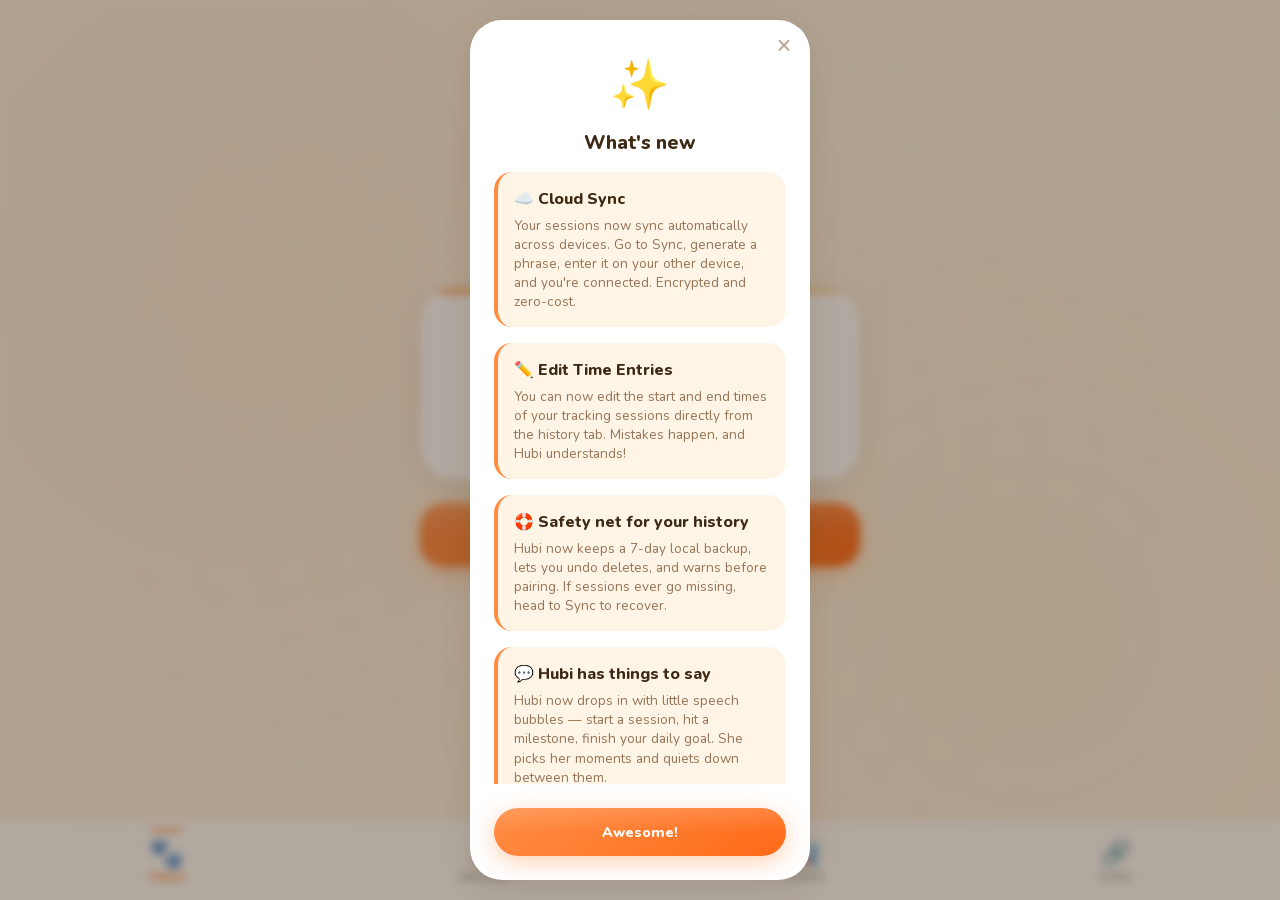
==== commit 1127d914: "Add Open Graph meta tags + social card image Adds assets/og-card.png (1200x630, brand orange + Hubi " ====
--- a/index.html
+++ b/index.html
@@ -8,6 +8,19 @@
     <meta name="mobile-web-app-capable" content="yes">
     <meta name="apple-mobile-web-app-capable" content="yes">
     <meta name="apple-mobile-web-app-status-bar-style" content="black-translucent">
+    <!-- Open Graph -->
+    <meta property="og:type" content="website">
+    <meta property="og:url" content="https://hubi.work/">
+    <meta property="og:title" content="hubi.work — E2E-encrypted time tracker">
+    <meta property="og:description" content="Live PWA. Vanilla JS, zero npm deps. AES-256-GCM sync via Web Crypto, Cloudflare Workers + KV backend, Grafana observability.">
+    <meta property="og:image" content="https://hubi.work/assets/og-card.png">
+    <meta property="og:image:width" content="1200">
+    <meta property="og:image:height" content="630">
+    <meta property="og:image:alt" content="hubi.work — E2E-encrypted time tracker (orange tabby cat mascot)">
+    <meta name="twitter:card" content="summary_large_image">
+    <meta name="twitter:title" content="hubi.work — E2E-encrypted time tracker">
+    <meta name="twitter:description" content="Live PWA. Vanilla JS, zero npm deps. AES-256-GCM sync via Web Crypto, Cloudflare Workers + KV backend, Grafana observability.">
+    <meta name="twitter:image" content="https://hubi.work/assets/og-card.png">
     <meta http-equiv="Content-Security-Policy" content="default-src 'self'; script-src 'self' 'sha256-kcVPRMHMgcXlh2vuIgCzwqqkrgaK+C8LD0DTWisqdHM='; style-src 'self' 'unsafe-inline'; img-src 'self' blob: data:; media-src 'self'; connect-src 'self' https://sync.hubi.work">
     <title>Hubi Time Tracker 🐱</title>
     <link rel="manifest" href="manifest.json">
--- a/styles.css
+++ b/styles.css
@@ -1323,9 +1323,41 @@
     padding: 32px 24px 24px;
     max-width: 340px;
     width: 100%;
+    max-height: calc(100dvh - 40px);
     text-align: center;
     box-shadow: var(--shadow-medium);
     animation: dialogIn 0.3s var(--transition-bounce) both;
+    display: flex;
+    flex-direction: column;
+    position: relative;
+}
+
+.dialog-close {
+    position: absolute;
+    top: 8px;
+    right: 8px;
+    width: 36px;
+    height: 36px;
+    border: none;
+    background: transparent;
+    color: var(--brown-warm);
+    font-size: 1.6rem;
+    line-height: 1;
+    cursor: pointer;
+    border-radius: 50%;
+    display: flex;
+    align-items: center;
+    justify-content: center;
+    padding: 0;
+    opacity: 0.6;
+    transition: opacity 0.15s, background 0.15s;
+}
+
+.dialog-close:hover,
+.dialog-close:focus-visible {
+    opacity: 1;
+    background: var(--cream);
+    outline: none;
 }
 
 @keyframes dialogIn {
@@ -1363,6 +1395,7 @@
 .dialog-actions {
     display: flex;
     gap: 10px;
+    flex-shrink: 0;
 }
 
 .dialog-actions .btn {
@@ -1390,6 +1423,10 @@
     flex-direction: column;
     gap: 16px;
     margin-bottom: 24px;
+    overflow-y: auto;
+    -webkit-overflow-scrolling: touch;
+    min-height: 0;
+    flex: 1 1 auto;
 }
 
 .changelog-item {
